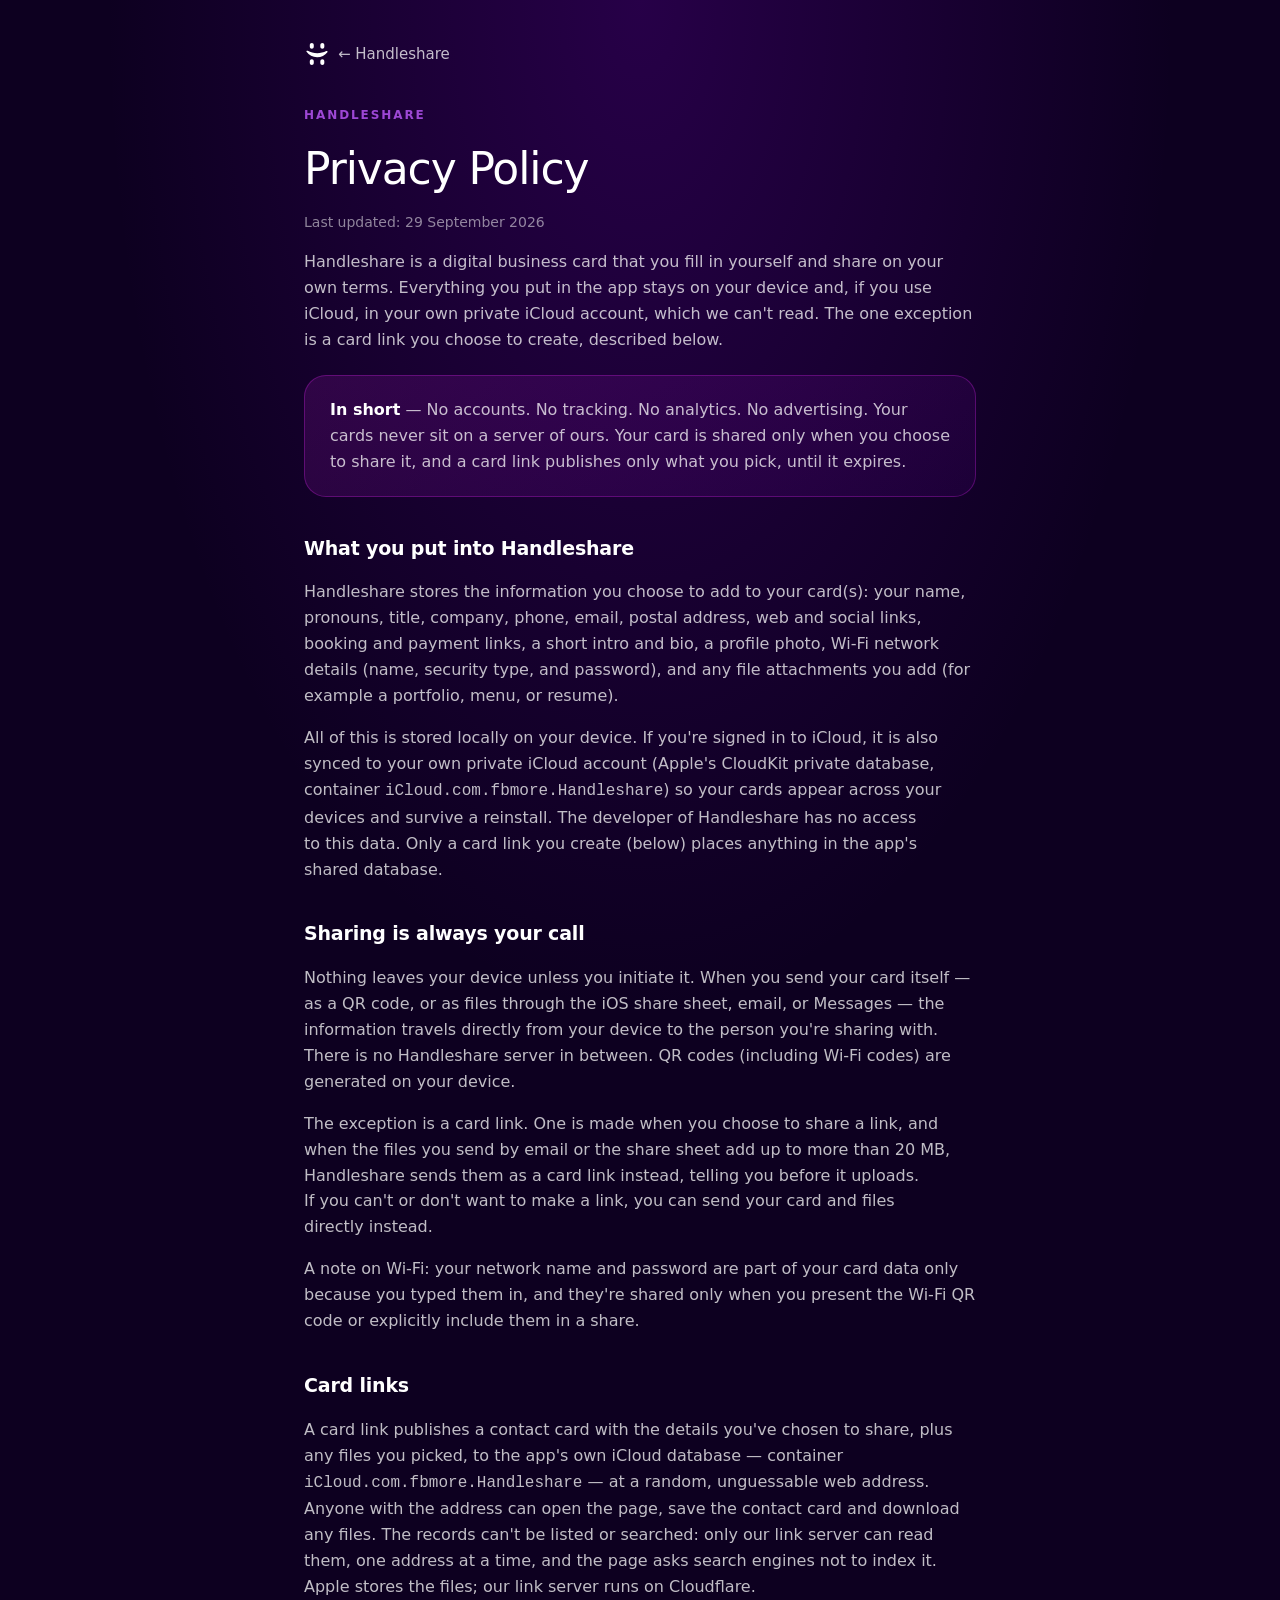
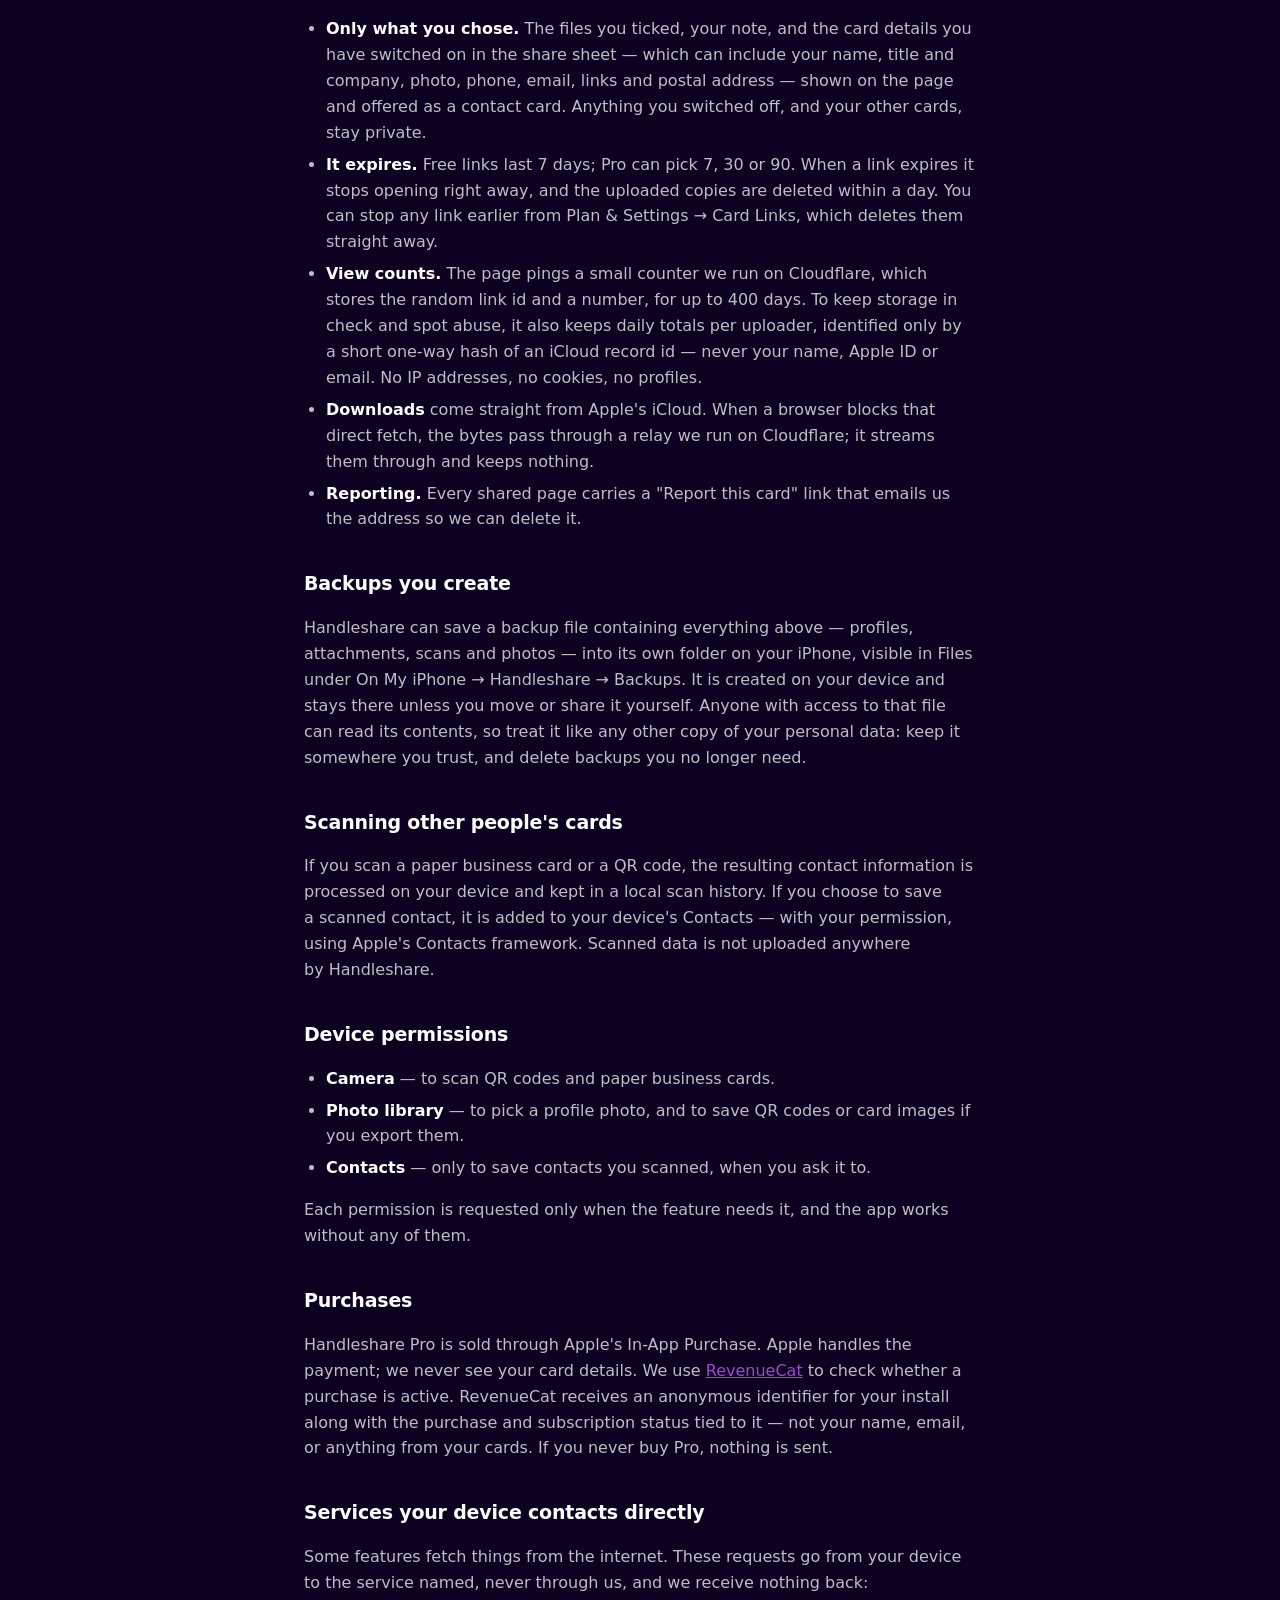
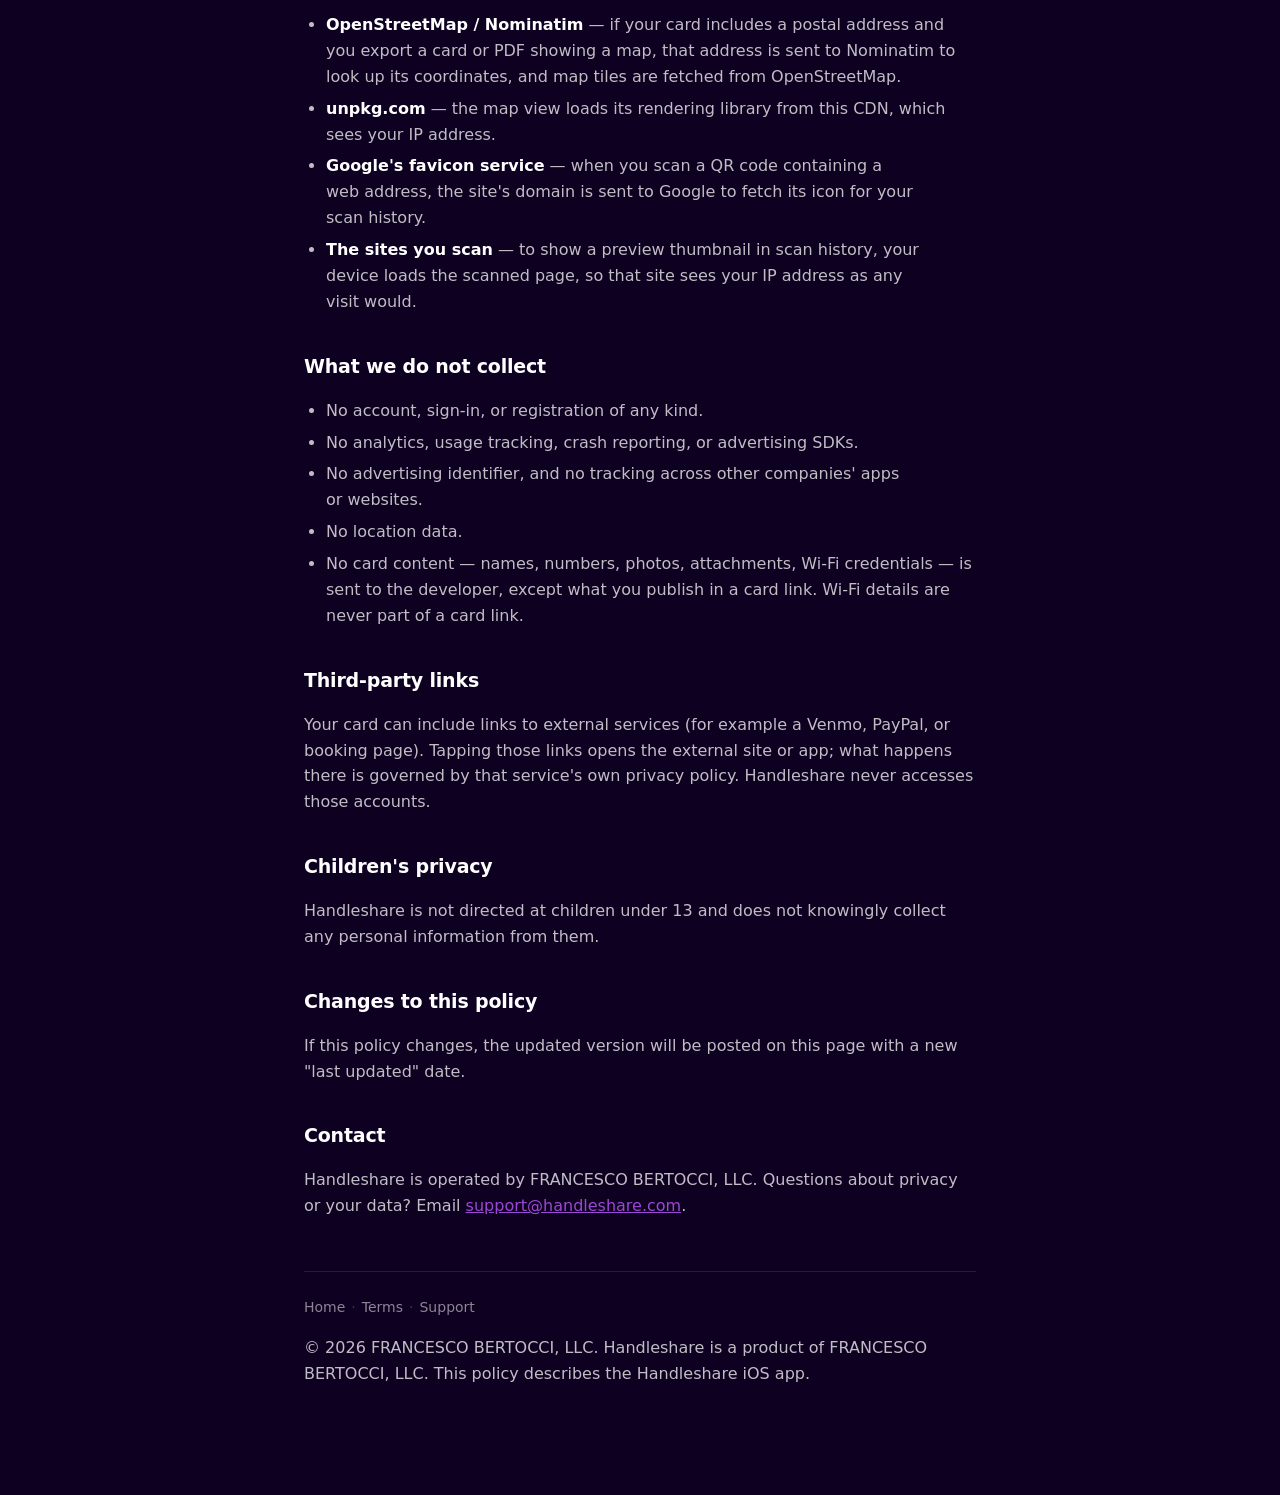
==== privacy.html @ 0df08f94 "Privacy, terms, support: card links may carry no files and come from Share link Worded so they hold " ====
<!DOCTYPE html>
<html lang="en">
<head>
<meta charset="UTF-8">
<meta name="viewport" content="width=device-width, initial-scale=1.0">
<title>Handleshare — Privacy Policy</title>
<meta name="description" content="Handleshare's privacy policy: no accounts, no tracking, no analytics, no servers of ours. Your card stays on your device and in your own private iCloud.">
<link rel="icon" type="image/png" href="logo.png">
<link rel="apple-touch-icon" href="apple-touch-icon.png">
<link rel="stylesheet" href="page.css">
</head>
<a class="skip" href="#main">Skip to content</a>
<div class="wrap">
  <nav><a href="index.html"><span class="logo-lottie" aria-hidden="true"><img src="logo.png" alt=""></span>← Handleshare</a></nav>

  <main id="main">
    <p class="kicker">Handleshare</p>
    <h1>Privacy Policy</h1>
    <p class="updated">Last updated: 29 September 2026</p>

    <p>Handleshare is a digital business card that you fill in yourself and share on your own terms. Everything you put in the app stays on your device and, if you use iCloud, in your own private iCloud account, which we can't read. The one exception is a card link you choose to create, described below.</p>

    <div class="card accent">
      <p><strong>In short</strong> — No accounts. No tracking. No analytics. No advertising. Your cards never sit on a server of ours. Your card is shared only when you choose to share it, and a card link publishes only what you pick, until it expires.</p>
    </div>

    <h2>What you put into Handleshare</h2>
    <p>Handleshare stores the information you choose to add to your card(s): your name, pronouns, title, company, phone, email, postal address, web and social links, booking and payment links, a short intro and bio, a profile photo, Wi-Fi network details (name, security type, and password), and any file attachments you add (for example a portfolio, menu, or resume).</p>
    <p>All of this is stored locally on your device. If you're signed in to iCloud, it is also synced to your own private iCloud account (Apple's CloudKit private database, container <code>iCloud.com.fbmore.Handleshare</code>) so your cards appear across your devices and survive a reinstall. The developer of Handleshare has no access to this data. Only a card link you create (below) places anything in the app's shared database.</p>

    <h2>Sharing is always your call</h2>
    <p>Nothing leaves your device unless you initiate it. When you send your card itself — as a QR code, or as files through the iOS share sheet, email, or Messages — the information travels directly from your device to the person you're sharing with. There is no Handleshare server in between. QR codes (including Wi-Fi codes) are generated on your device.</p>
    <p>The exception is a card link. One is made when you choose to share a link, and when the files you send by email or the share sheet add up to more than 20&nbsp;MB, Handleshare sends them as a card link instead, telling you before it uploads. If you can't or don't want to make a link, you can send your card and files directly instead.</p>
    <p>A note on Wi-Fi: your network name and password are part of your card data only because you typed them in, and they're shared only when you present the Wi-Fi QR code or explicitly include them in a share.</p>

    <h2>Card links</h2>
    <p>A card link publishes a contact card with the details you've chosen to share, plus any files you picked, to the app's own iCloud database — container <code>iCloud.com.fbmore.Handleshare</code> — at a random, unguessable web address. Anyone with the address can open the page, save the contact card and download any files. The records can't be listed or searched: only our link server can read them, one address at a time, and the page asks search engines not to index it. Apple stores the files; our link server runs on Cloudflare.</p>
    <ul>
      <li><strong>Only what you chose.</strong> The files you ticked, your note, and the card details you have switched on in the share sheet — which can include your name, title and company, photo, phone, email, links and postal address — shown on the page and offered as a contact card. Anything you switched off, and your other cards, stay private.</li>
      <li><strong>It expires.</strong> Free links last 7 days; Pro can pick 7, 30 or 90. When a link expires it stops opening right away, and the uploaded copies are deleted within a day. You can stop any link earlier from Plan &amp; Settings → Card Links, which deletes them straight away.</li>
      <li><strong>View counts.</strong> The page pings a small counter we run on Cloudflare, which stores the random link id and a number, for up to 400 days. To keep storage in check and spot abuse, it also keeps daily totals per uploader, identified only by a short one-way hash of an iCloud record id — never your name, Apple ID or email. No IP addresses, no cookies, no profiles.</li>
      <li><strong>Downloads</strong> come straight from Apple's iCloud. When a browser blocks that direct fetch, the bytes pass through a relay we run on Cloudflare; it streams them through and keeps nothing.</li>
      <li><strong>Reporting.</strong> Every shared page carries a "Report this card" link that emails us the address so we can delete it.</li>
    </ul>

    <h2>Backups you create</h2>
    <p>Handleshare can save a backup file containing everything above — profiles, attachments, scans and photos — into its own folder on your iPhone, visible in Files under On My iPhone → Handleshare → Backups. It is created on your device and stays there unless you move or share it yourself. Anyone with access to that file can read its contents, so treat it like any other copy of your personal data: keep it somewhere you trust, and delete backups you no longer need.</p>

    <h2>Scanning other people's cards</h2>
    <p>If you scan a paper business card or a QR code, the resulting contact information is processed on your device and kept in a local scan history. If you choose to save a scanned contact, it is added to your device's Contacts — with your permission, using Apple's Contacts framework. Scanned data is not uploaded anywhere by Handleshare.</p>

    <h2>Device permissions</h2>
    <ul>
      <li><strong>Camera</strong> — to scan QR codes and paper business cards.</li>
      <li><strong>Photo library</strong> — to pick a profile photo, and to save QR codes or card images if you export them.</li>
      <li><strong>Contacts</strong> — only to save contacts you scanned, when you ask it to.</li>
    </ul>
    <p>Each permission is requested only when the feature needs it, and the app works without any of them.</p>

    <h2>Purchases</h2>
    <p>Handleshare Pro is sold through Apple's In-App Purchase. Apple handles the payment; we never see your card details. We use <a href="https://www.revenuecat.com/privacy/">RevenueCat</a> to check whether a purchase is active. RevenueCat receives an anonymous identifier for your install along with the purchase and subscription status tied to it — not your name, email, or anything from your cards. If you never buy Pro, nothing is sent.</p>

    <h2>Services your device contacts directly</h2>
    <p>Some features fetch things from the internet. These requests go from your device to the service named, never through us, and we receive nothing back:</p>
    <ul>
      <li><strong>OpenStreetMap / Nominatim</strong> — if your card includes a postal address and you export a card or PDF showing a map, that address is sent to Nominatim to look up its coordinates, and map tiles are fetched from OpenStreetMap.</li>
      <li><strong>unpkg.com</strong> — the map view loads its rendering library from this CDN, which sees your IP address.</li>
      <li><strong>Google's favicon service</strong> — when you scan a QR code containing a web address, the site's domain is sent to Google to fetch its icon for your scan history.</li>
      <li><strong>The sites you scan</strong> — to show a preview thumbnail in scan history, your device loads the scanned page, so that site sees your IP address as any visit would.</li>
    </ul>

    <h2>What we do not collect</h2>
    <ul>
      <li>No account, sign-in, or registration of any kind.</li>
      <li>No analytics, usage tracking, crash reporting, or advertising SDKs.</li>
      <li>No advertising identifier, and no tracking across other companies' apps or websites.</li>
      <li>No location data.</li>
      <li>No card content — names, numbers, photos, attachments, Wi-Fi credentials — is sent to the developer, except what you publish in a card link. Wi-Fi details are never part of a card link.</li>
    </ul>

    <h2>Third-party links</h2>
    <p>Your card can include links to external services (for example a Venmo, PayPal, or booking page). Tapping those links opens the external site or app; what happens there is governed by that service's own privacy policy. Handleshare never accesses those accounts.</p>

    <h2>Children's privacy</h2>
    <p>Handleshare is not directed at children under 13 and does not knowingly collect any personal information from them.</p>

    <h2>Changes to this policy</h2>
    <p>If this policy changes, the updated version will be posted on this page with a new "last updated" date.</p>

    <h2>Contact</h2>
    <p>Handleshare is operated by FRANCESCO BERTOCCI, LLC. Questions about privacy or your data? Email <a href="mailto:support@handleshare.com">support@handleshare.com</a>.</p>
  </main>

  <footer>
    <a href="index.html">Home</a><span class="fsep">·</span><a href="terms.html">Terms</a><span class="fsep">·</span><a href="support.html">Support</a>
    <p>© 2026 FRANCESCO BERTOCCI, LLC. Handleshare is a product of FRANCESCO BERTOCCI, LLC. This policy describes the Handleshare iOS app.</p>
  </footer>
</div>
<script src="lottie_light.min.js" defer></script>
<script src="logo.js" defer></script>
</html>
---- page.css ----
/* Shared styling for Handleshare subpages (privacy, terms, support).
   Mirrors the tokens in index.html so the whole site reads as one system. */
:root{
  --ink:#ffffff;
  --muted:rgba(255,255,255,.52);
  --muted2:rgba(255,255,255,.74);
  --canvas:#0d0020;
  --violet:#7100BA;
  --magenta:#C21FD4;
  --glow:#9D47D5;
  --surface:rgba(255,255,255,.055);
  --surface2:rgba(255,255,255,.09);
  --line:rgba(255,255,255,.1);
  --ease:cubic-bezier(0.2,0,0,1);
}
*{box-sizing:border-box}
body{
  margin:0;background:var(--canvas);color:var(--ink);
  font-family:ui-rounded,"SF Pro Rounded",-apple-system,system-ui,"Segoe UI",Roboto,sans-serif;
  line-height:1.62;-webkit-font-smoothing:antialiased;-moz-osx-font-smoothing:grayscale;
  background-image:radial-gradient(58% 30% at 50% 0%,rgba(113,0,186,.26),transparent 72%);
  background-repeat:no-repeat;
}
a{color:var(--glow)}
img{max-width:100%}
:focus-visible{outline:2px solid var(--glow);outline-offset:3px;border-radius:6px}

.skip{position:absolute;left:-9999px;top:0;z-index:100;background:#fff;color:#000;
  padding:12px 20px;border-radius:0 0 14px 0;font-weight:600}
.skip:focus{left:0}

.wrap{max-width:720px;margin:0 auto;padding:32px 24px 96px}

nav{font-size:15px}
nav a{color:var(--muted2);text-decoration:none;display:inline-flex;align-items:center;gap:8px;
  min-height:44px;padding:0 12px 0 0;border-radius:12px;
  transition-property:color;transition-duration:150ms;transition-timing-function:var(--ease)}
nav a:hover{color:var(--ink)}
nav img{width:26px;height:26px;border-radius:7px;outline:1px solid oklch(1 0 0 / 0.1);outline-offset:-1px}
.logo-lottie{flex:none;display:inline-block;width:26px;height:26px;position:relative}
.logo-lottie img{position:absolute;inset:0}
.logo-lottie svg{display:block}

.kicker{font-size:12px;letter-spacing:.16em;text-transform:uppercase;color:var(--glow);
  font-weight:600;margin:30px 0 0}
h1{font-size:clamp(32px,6vw,44px);font-weight:300;letter-spacing:-.025em;margin:8px 0 6px;
  text-wrap:balance}
.updated{color:var(--muted);font-size:14px;margin:0 0 8px}
h2{font-size:19px;font-weight:600;margin:36px 0 6px;letter-spacing:-.01em;text-wrap:balance}
p,li{font-size:16px;color:var(--muted2);font-weight:300;text-wrap:pretty}
ol,ul{padding-left:22px}
li{margin:6px 0}
strong{color:var(--ink);font-weight:600}

.card{background:var(--surface);border-radius:22px;padding:22px 26px;margin-top:22px;
  box-shadow:inset 0 0 0 1px var(--line),0 1px 3px rgba(0,0,0,.3)}
.card p:first-child{margin-top:0}
.card p:last-child{margin-bottom:0}
.card.accent{background:linear-gradient(150deg,rgba(194,31,212,.16),rgba(113,0,186,.1));
  box-shadow:inset 0 0 0 1px rgba(194,31,212,.34)}

hr{border:none;border-top:1px solid var(--line);margin:44px 0}

footer{margin-top:52px;padding-top:24px;border-top:1px solid var(--line);
  font-size:14px;color:var(--muted)}
footer a{color:var(--muted);text-decoration:none;
  transition-property:color;transition-duration:150ms;transition-timing-function:var(--ease)}
footer a:hover{color:var(--ink)}
.fsep{opacity:.4;margin:0 6px}

@media (prefers-reduced-motion:reduce){
  *,*::before,*::after{animation-duration:.001ms!important;animation-iteration-count:1!important;
    transition-duration:.001ms!important}
}
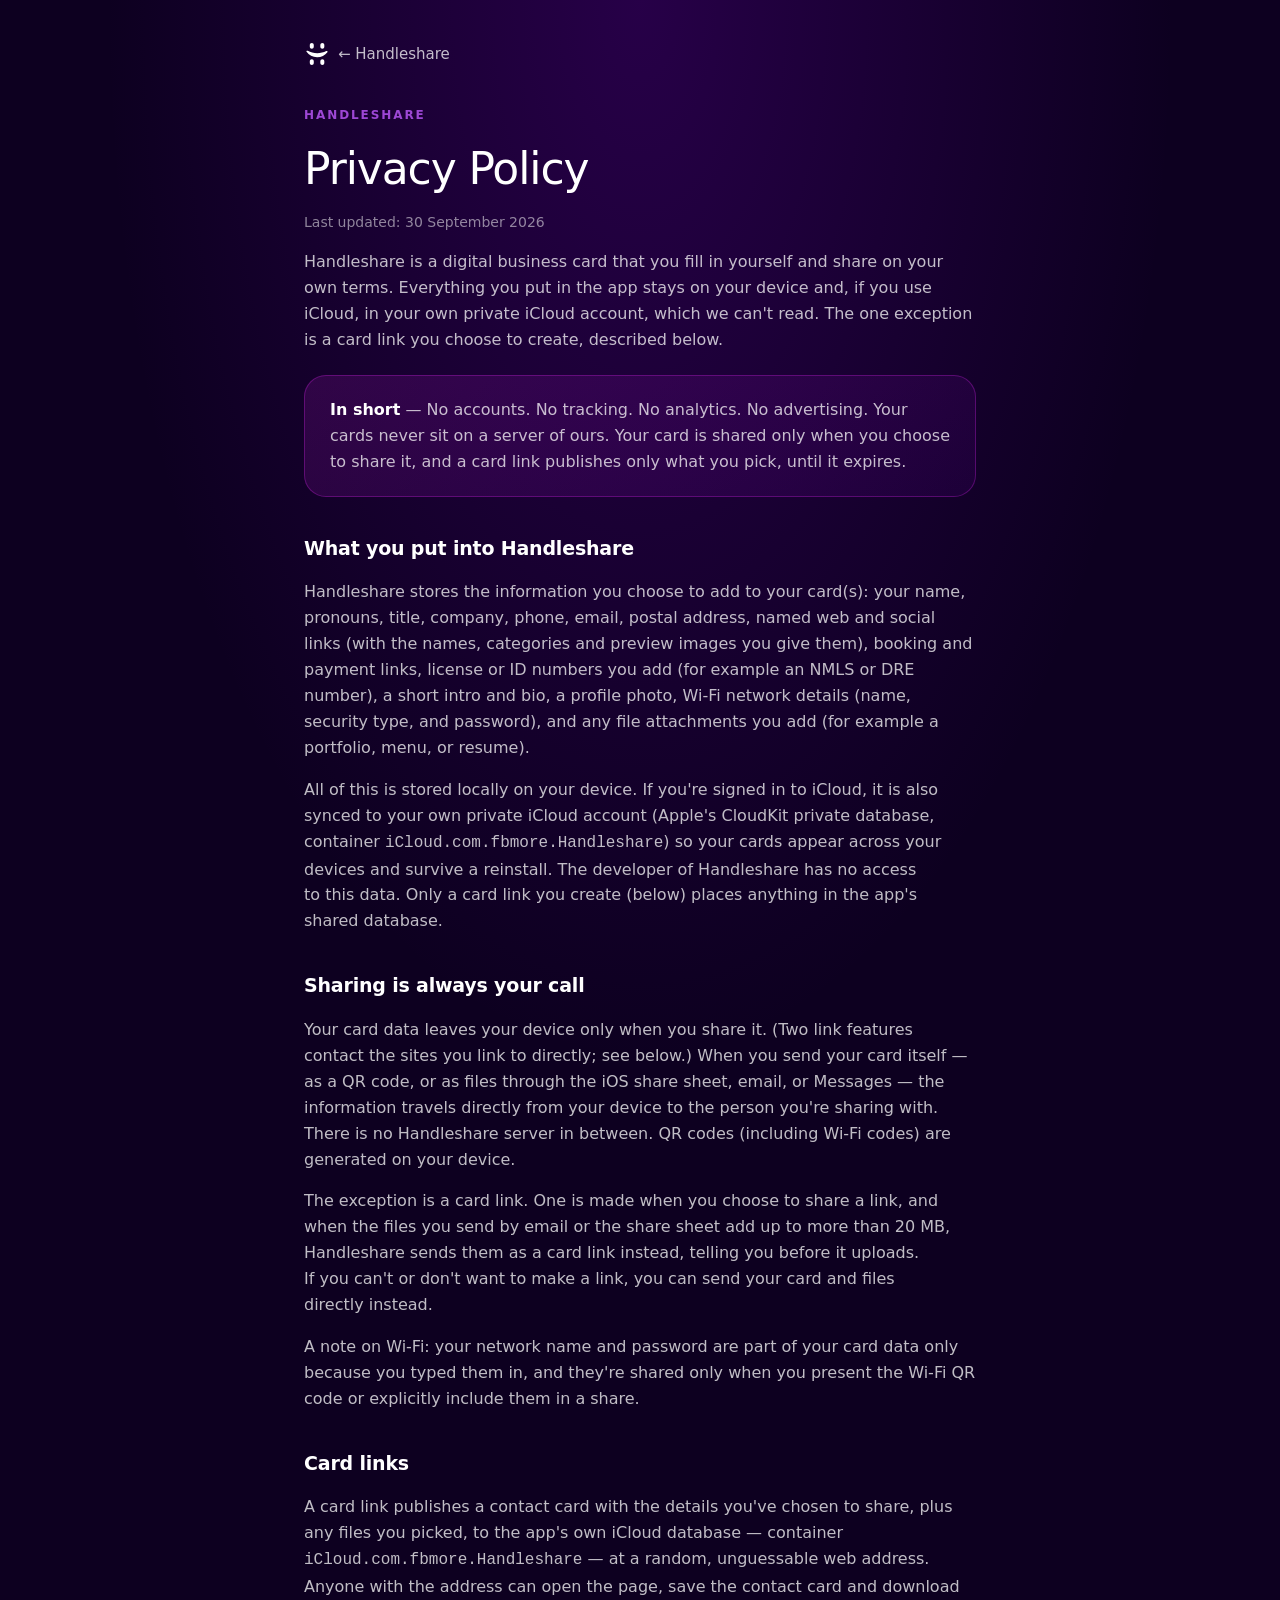
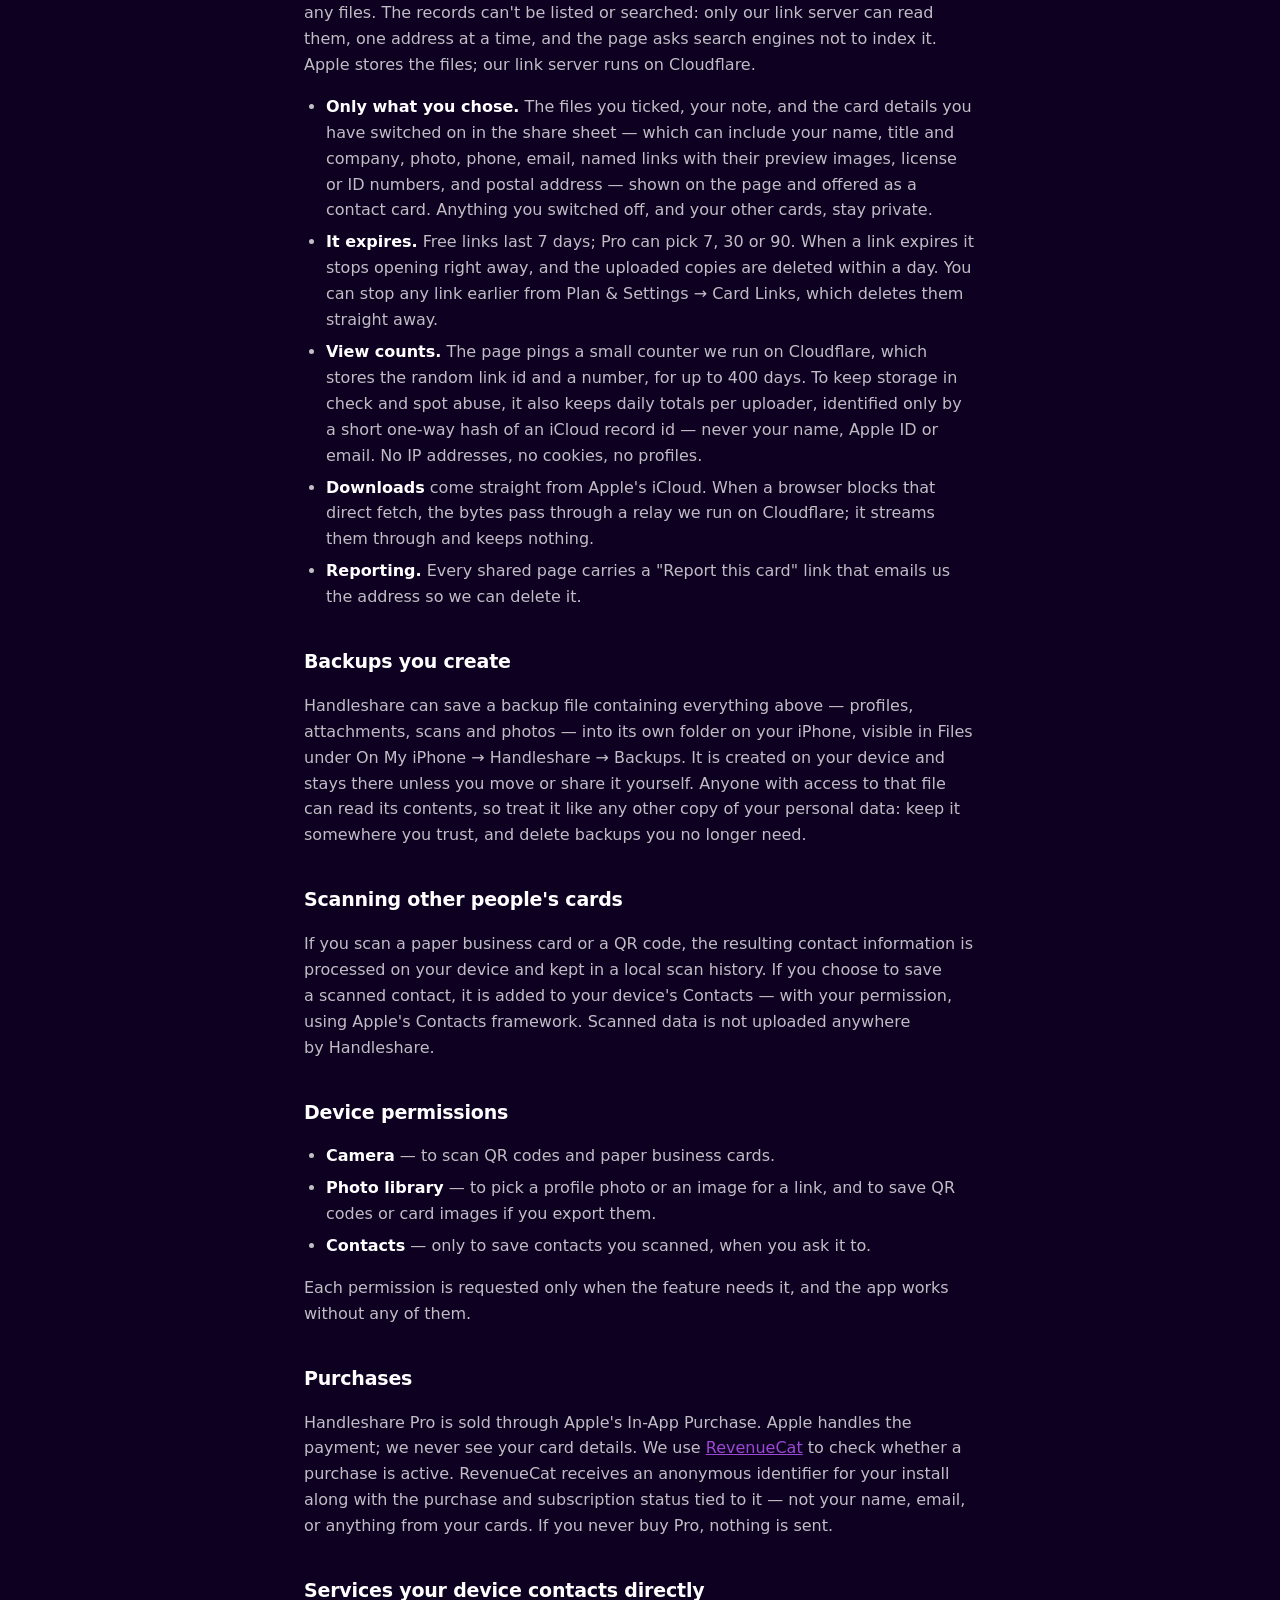
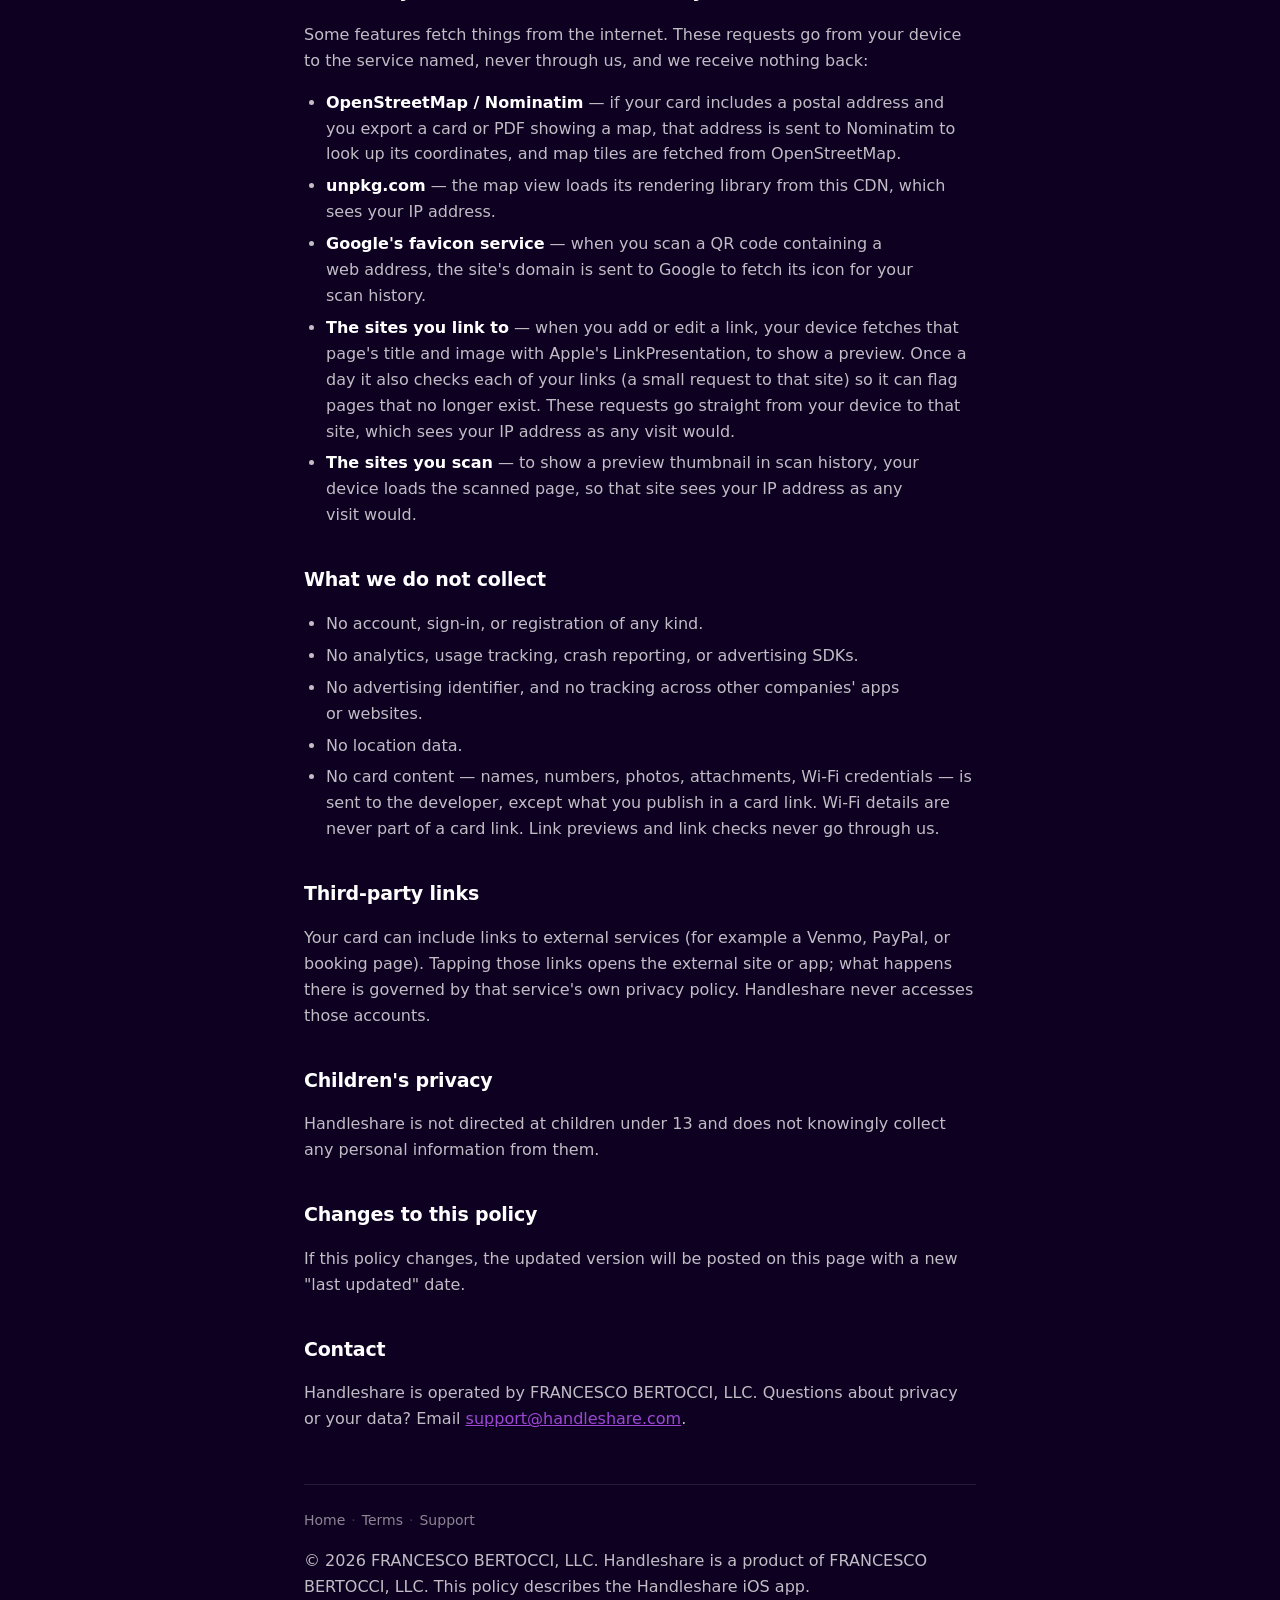
==== commit 1a4f8b2b: "Privacy and terms for 3.2: named links, link previews and checks, credentials Privacy: what's stored" ====
--- a/privacy.html
+++ b/privacy.html
@@ -4,6 +4,8 @@
 <meta charset="UTF-8">
 <meta name="viewport" content="width=device-width, initial-scale=1.0">
 <title>Handleshare — Privacy Policy</title>
+<link rel="canonical" href="https://handleshare.com/privacy.html">
+<meta name="apple-itunes-app" content="app-id=581295018">
 <meta name="description" content="Handleshare's privacy policy: no accounts, no tracking, no analytics, no servers of ours. Your card stays on your device and in your own private iCloud.">
 <link rel="icon" type="image/png" href="logo.png">
 <link rel="apple-touch-icon" href="apple-touch-icon.png">
@@ -16,7 +18,7 @@
   <main id="main">
     <p class="kicker">Handleshare</p>
     <h1>Privacy Policy</h1>
-    <p class="updated">Last updated: 29 September 2026</p>
+    <p class="updated">Last updated: 30 September 2026</p>
 
     <p>Handleshare is a digital business card that you fill in yourself and share on your own terms. Everything you put in the app stays on your device and, if you use iCloud, in your own private iCloud account, which we can't read. The one exception is a card link you choose to create, described below.</p>
 
@@ -25,18 +27,18 @@
     </div>
 
     <h2>What you put into Handleshare</h2>
-    <p>Handleshare stores the information you choose to add to your card(s): your name, pronouns, title, company, phone, email, postal address, web and social links, booking and payment links, a short intro and bio, a profile photo, Wi-Fi network details (name, security type, and password), and any file attachments you add (for example a portfolio, menu, or resume).</p>
+    <p>Handleshare stores the information you choose to add to your card(s): your name, pronouns, title, company, phone, email, postal address, named web and social links (with the names, categories and preview images you give them), booking and payment links, license or ID numbers you add (for example an NMLS or DRE number), a short intro and bio, a profile photo, Wi-Fi network details (name, security type, and password), and any file attachments you add (for example a portfolio, menu, or resume).</p>
     <p>All of this is stored locally on your device. If you're signed in to iCloud, it is also synced to your own private iCloud account (Apple's CloudKit private database, container <code>iCloud.com.fbmore.Handleshare</code>) so your cards appear across your devices and survive a reinstall. The developer of Handleshare has no access to this data. Only a card link you create (below) places anything in the app's shared database.</p>
 
     <h2>Sharing is always your call</h2>
-    <p>Nothing leaves your device unless you initiate it. When you send your card itself — as a QR code, or as files through the iOS share sheet, email, or Messages — the information travels directly from your device to the person you're sharing with. There is no Handleshare server in between. QR codes (including Wi-Fi codes) are generated on your device.</p>
+    <p>Your card data leaves your device only when you share it. (Two link features contact the sites you link to directly; see below.) When you send your card itself — as a QR code, or as files through the iOS share sheet, email, or Messages — the information travels directly from your device to the person you're sharing with. There is no Handleshare server in between. QR codes (including Wi-Fi codes) are generated on your device.</p>
     <p>The exception is a card link. One is made when you choose to share a link, and when the files you send by email or the share sheet add up to more than 20&nbsp;MB, Handleshare sends them as a card link instead, telling you before it uploads. If you can't or don't want to make a link, you can send your card and files directly instead.</p>
     <p>A note on Wi-Fi: your network name and password are part of your card data only because you typed them in, and they're shared only when you present the Wi-Fi QR code or explicitly include them in a share.</p>
 
     <h2>Card links</h2>
     <p>A card link publishes a contact card with the details you've chosen to share, plus any files you picked, to the app's own iCloud database — container <code>iCloud.com.fbmore.Handleshare</code> — at a random, unguessable web address. Anyone with the address can open the page, save the contact card and download any files. The records can't be listed or searched: only our link server can read them, one address at a time, and the page asks search engines not to index it. Apple stores the files; our link server runs on Cloudflare.</p>
     <ul>
-      <li><strong>Only what you chose.</strong> The files you ticked, your note, and the card details you have switched on in the share sheet — which can include your name, title and company, photo, phone, email, links and postal address — shown on the page and offered as a contact card. Anything you switched off, and your other cards, stay private.</li>
+      <li><strong>Only what you chose.</strong> The files you ticked, your note, and the card details you have switched on in the share sheet — which can include your name, title and company, photo, phone, email, named links with their preview images, license or ID numbers, and postal address — shown on the page and offered as a contact card. Anything you switched off, and your other cards, stay private.</li>
       <li><strong>It expires.</strong> Free links last 7 days; Pro can pick 7, 30 or 90. When a link expires it stops opening right away, and the uploaded copies are deleted within a day. You can stop any link earlier from Plan &amp; Settings → Card Links, which deletes them straight away.</li>
       <li><strong>View counts.</strong> The page pings a small counter we run on Cloudflare, which stores the random link id and a number, for up to 400 days. To keep storage in check and spot abuse, it also keeps daily totals per uploader, identified only by a short one-way hash of an iCloud record id — never your name, Apple ID or email. No IP addresses, no cookies, no profiles.</li>
       <li><strong>Downloads</strong> come straight from Apple's iCloud. When a browser blocks that direct fetch, the bytes pass through a relay we run on Cloudflare; it streams them through and keeps nothing.</li>
@@ -52,7 +54,7 @@
     <h2>Device permissions</h2>
     <ul>
       <li><strong>Camera</strong> — to scan QR codes and paper business cards.</li>
-      <li><strong>Photo library</strong> — to pick a profile photo, and to save QR codes or card images if you export them.</li>
+      <li><strong>Photo library</strong> — to pick a profile photo or an image for a link, and to save QR codes or card images if you export them.</li>
       <li><strong>Contacts</strong> — only to save contacts you scanned, when you ask it to.</li>
     </ul>
     <p>Each permission is requested only when the feature needs it, and the app works without any of them.</p>
@@ -66,6 +68,7 @@
       <li><strong>OpenStreetMap / Nominatim</strong> — if your card includes a postal address and you export a card or PDF showing a map, that address is sent to Nominatim to look up its coordinates, and map tiles are fetched from OpenStreetMap.</li>
       <li><strong>unpkg.com</strong> — the map view loads its rendering library from this CDN, which sees your IP address.</li>
       <li><strong>Google's favicon service</strong> — when you scan a QR code containing a web address, the site's domain is sent to Google to fetch its icon for your scan history.</li>
+      <li><strong>The sites you link to</strong> — when you add or edit a link, your device fetches that page's title and image with Apple's LinkPresentation, to show a preview. Once a day it also checks each of your links (a small request to that site) so it can flag pages that no longer exist. These requests go straight from your device to that site, which sees your IP address as any visit would.</li>
       <li><strong>The sites you scan</strong> — to show a preview thumbnail in scan history, your device loads the scanned page, so that site sees your IP address as any visit would.</li>
     </ul>
 
@@ -75,7 +78,7 @@
       <li>No analytics, usage tracking, crash reporting, or advertising SDKs.</li>
       <li>No advertising identifier, and no tracking across other companies' apps or websites.</li>
       <li>No location data.</li>
-      <li>No card content — names, numbers, photos, attachments, Wi-Fi credentials — is sent to the developer, except what you publish in a card link. Wi-Fi details are never part of a card link.</li>
+      <li>No card content — names, numbers, photos, attachments, Wi-Fi credentials — is sent to the developer, except what you publish in a card link. Wi-Fi details are never part of a card link. Link previews and link checks never go through us.</li>
     </ul>
 
     <h2>Third-party links</h2>
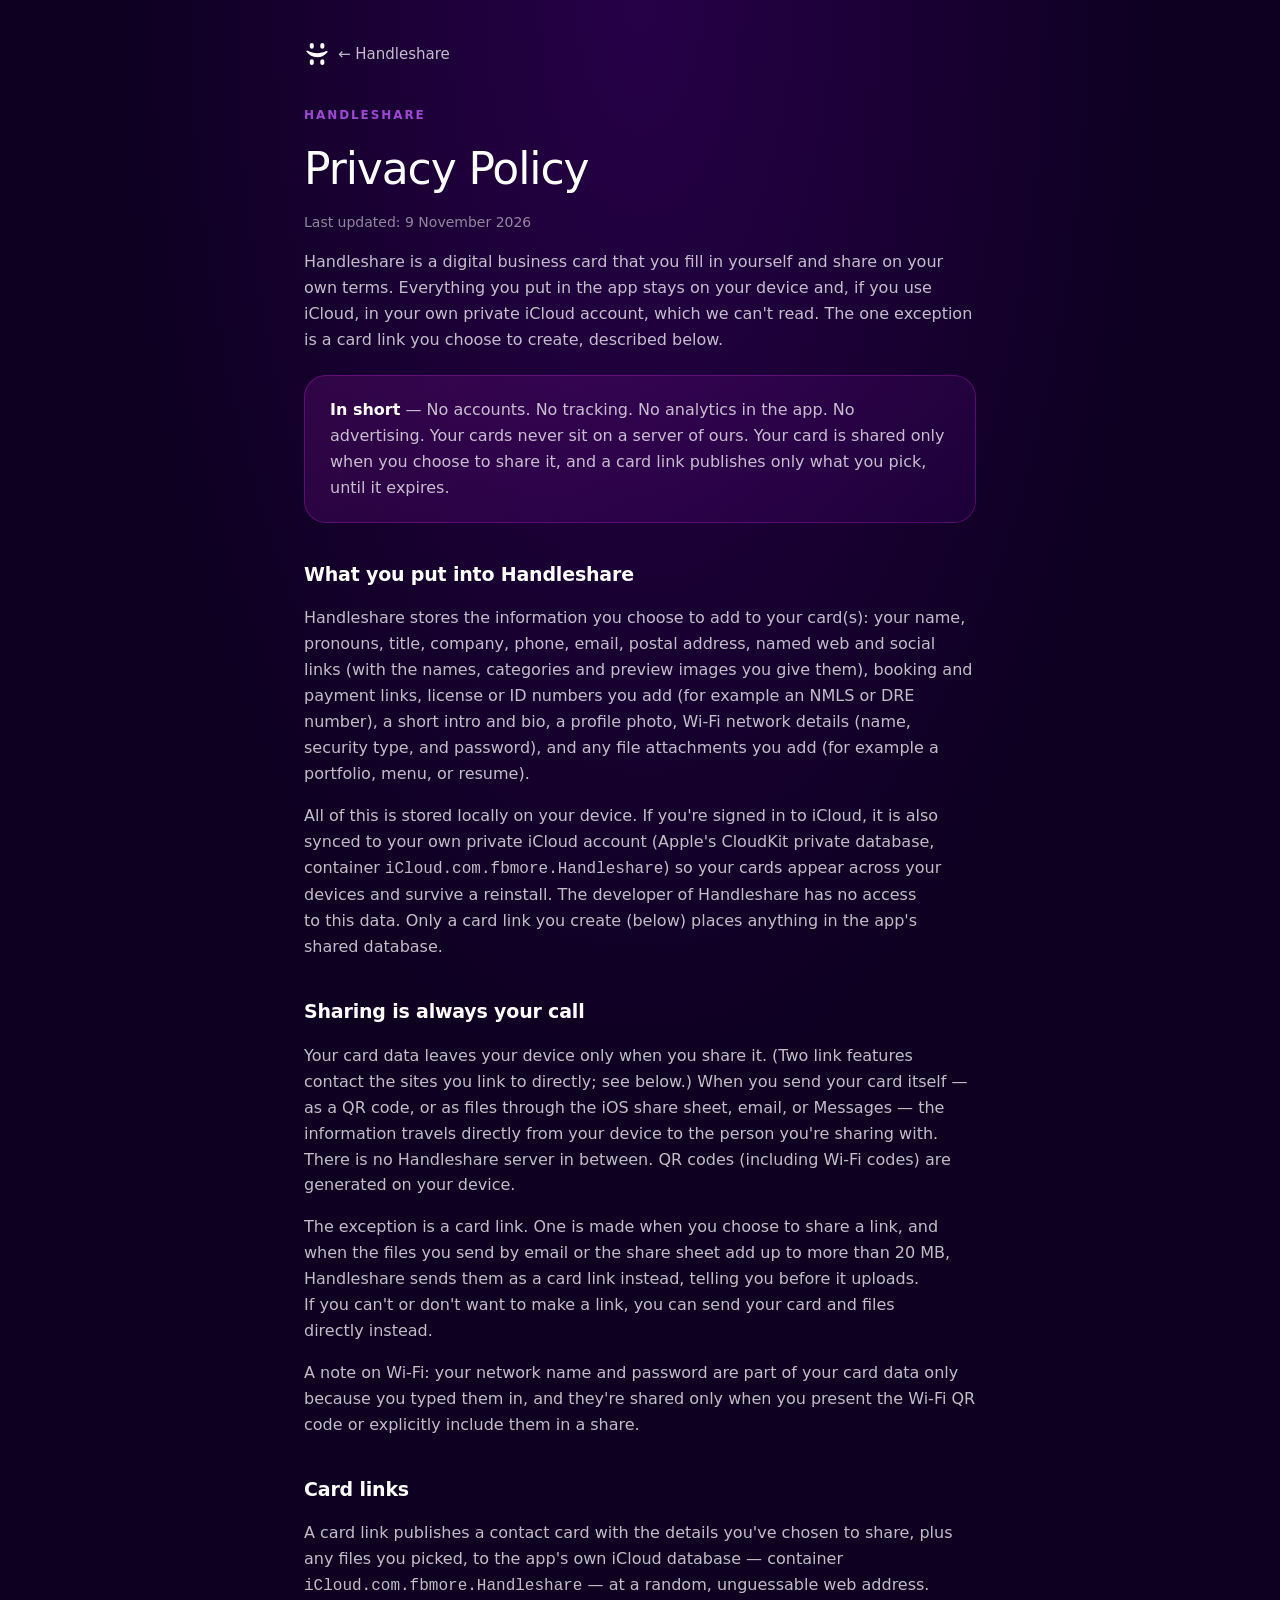
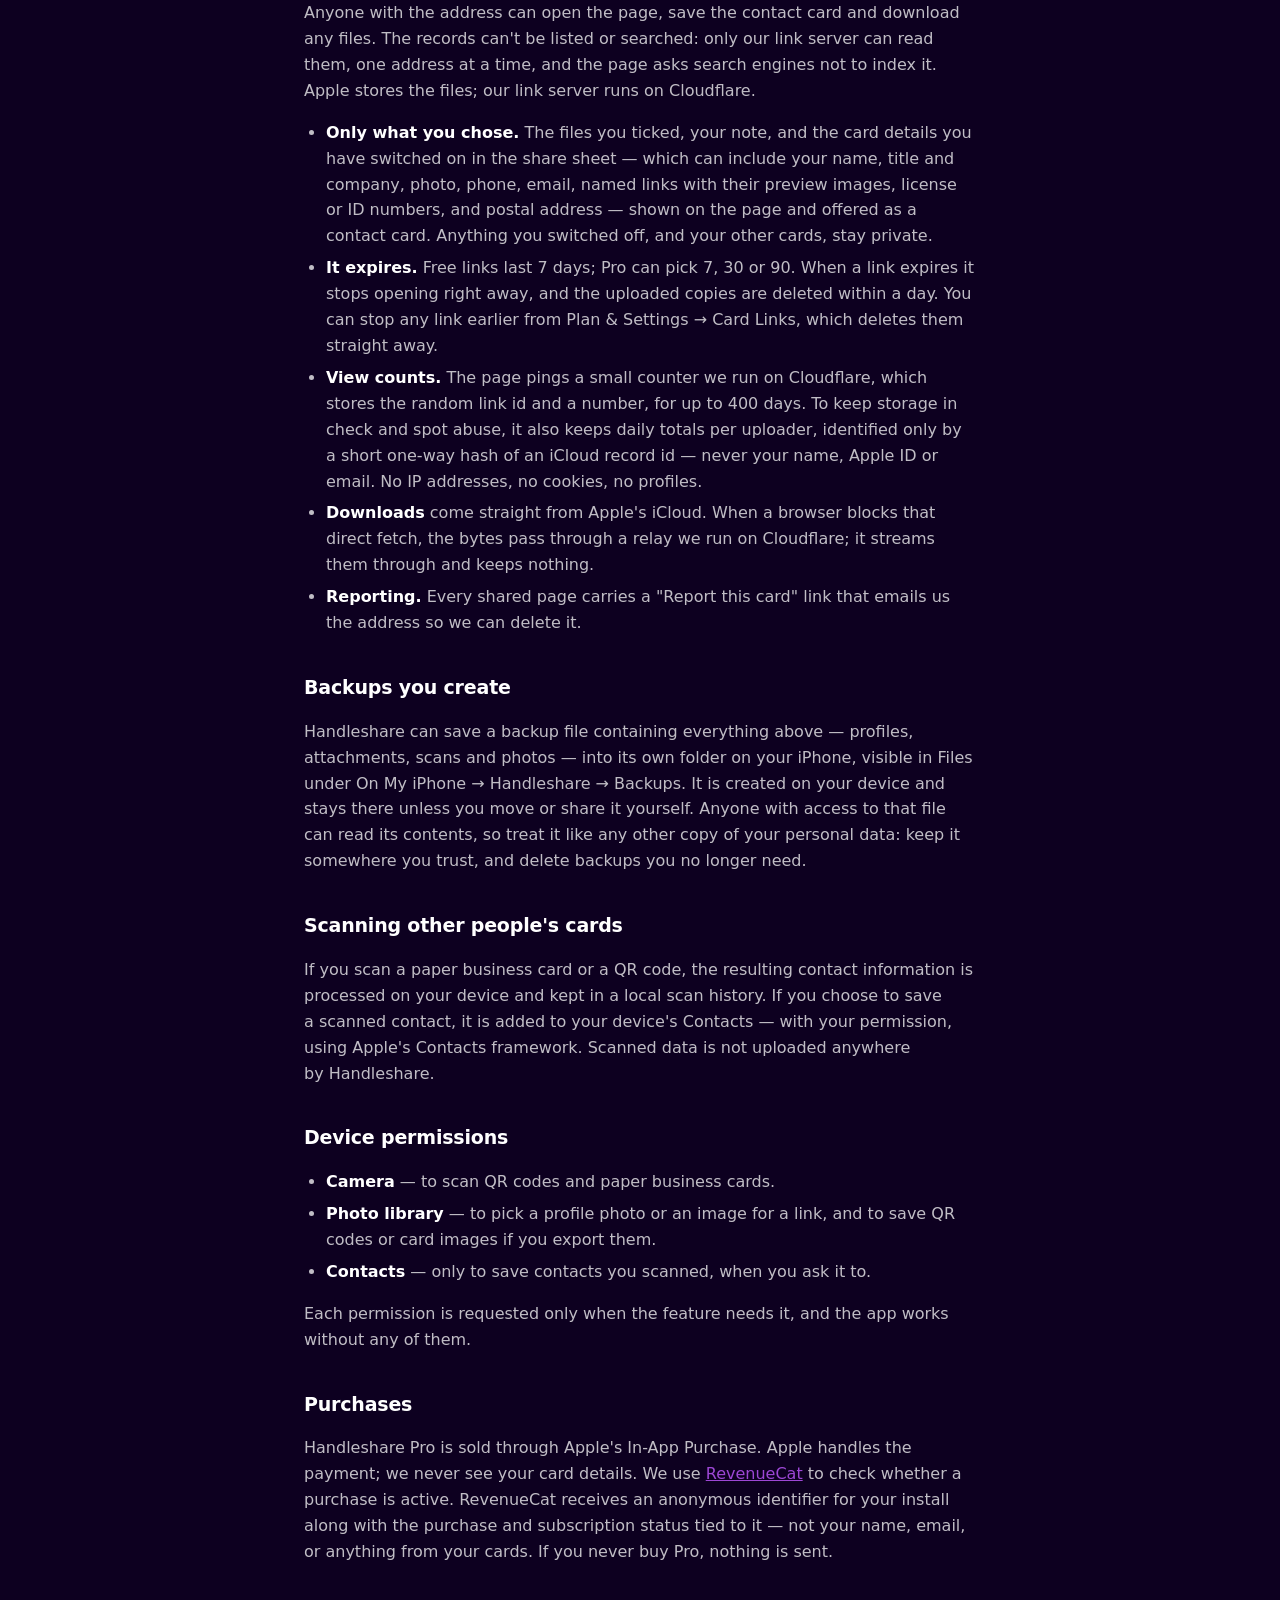
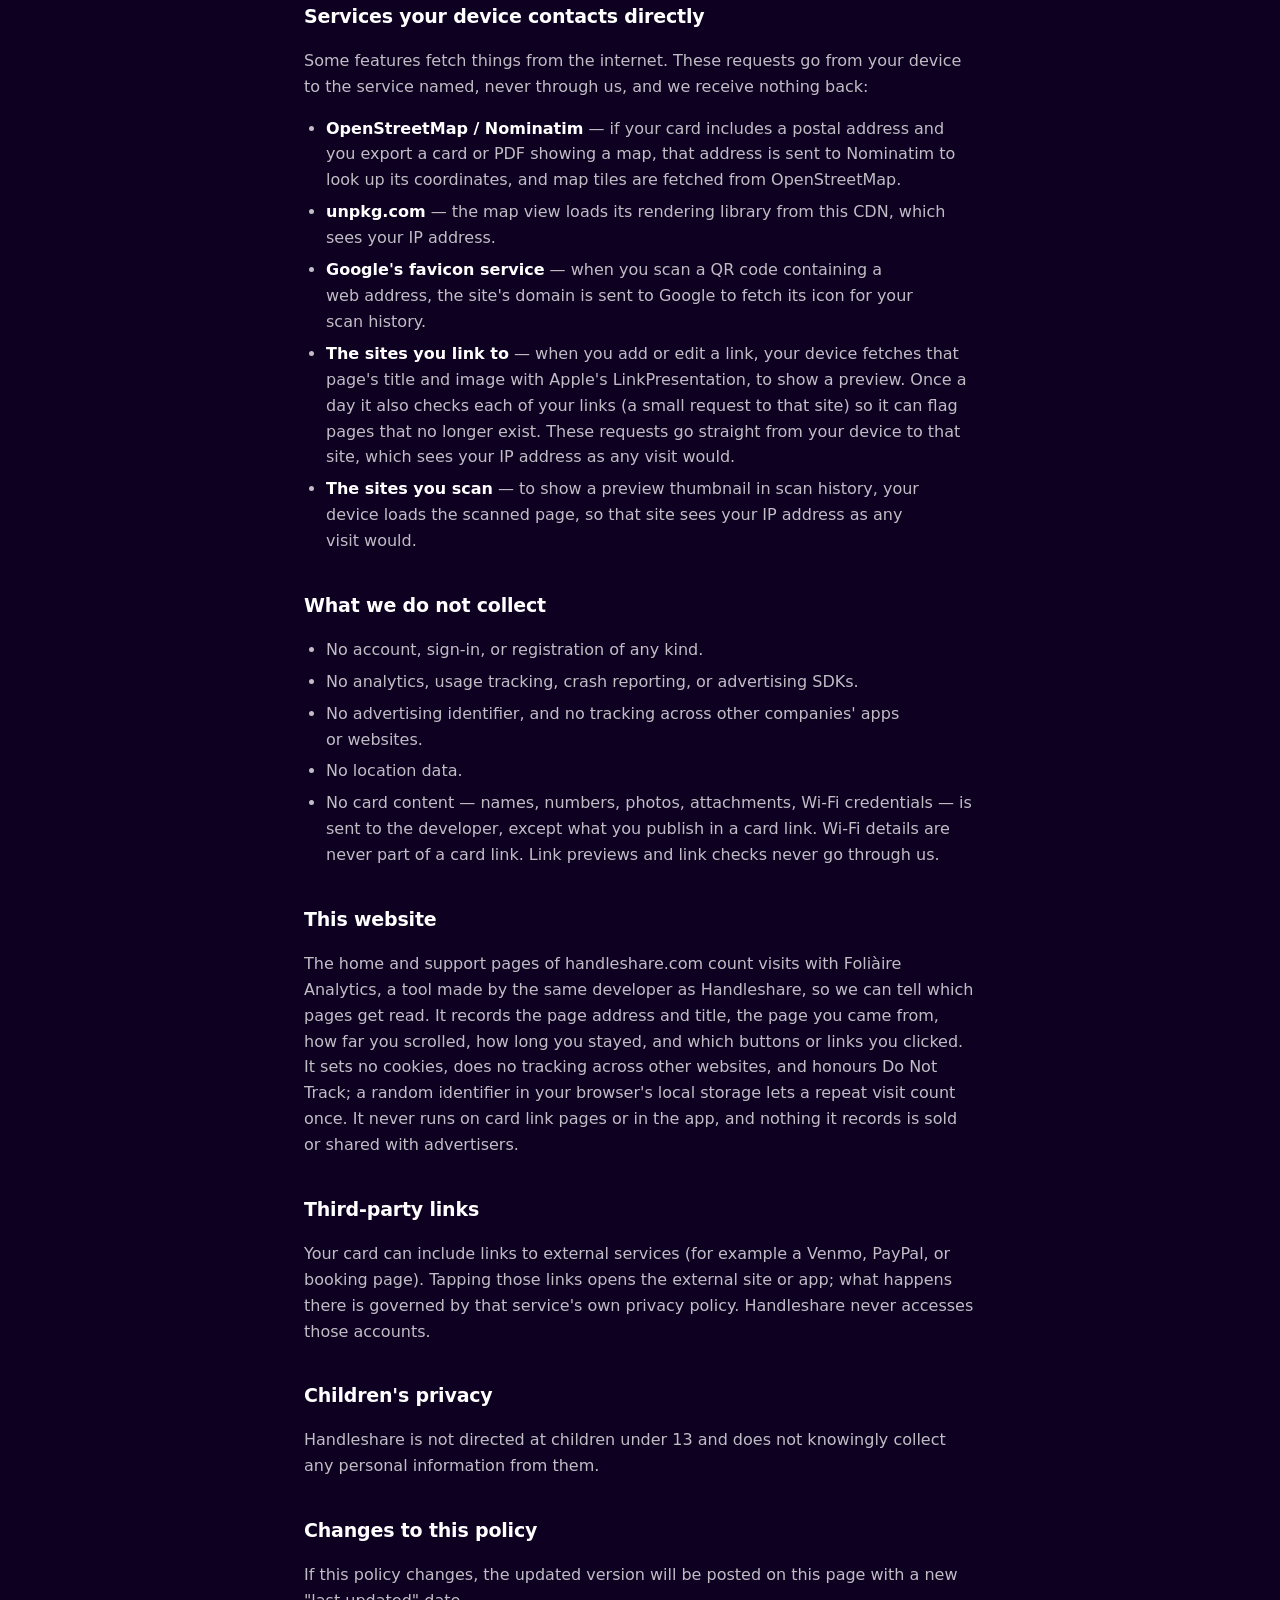
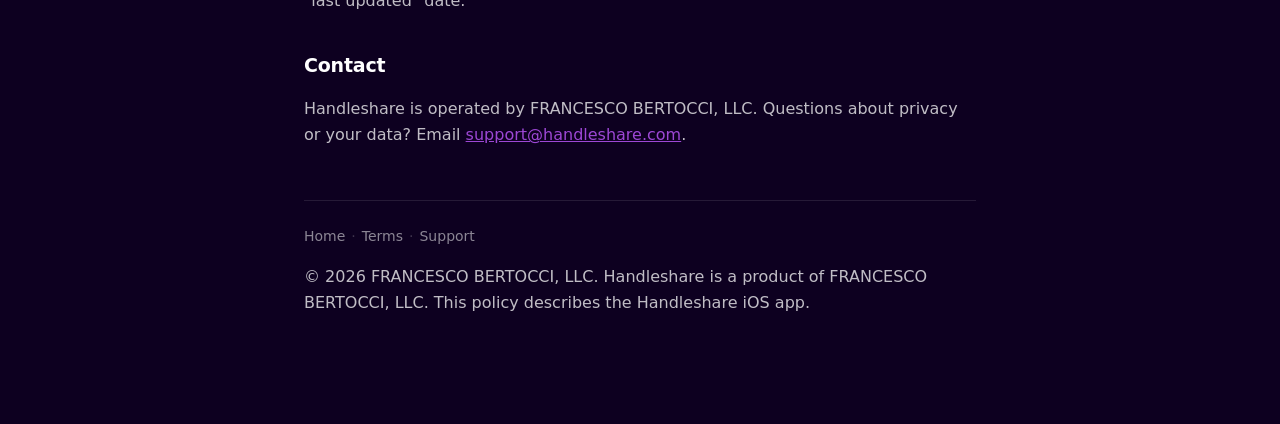
==== commit dd77a35e: "Foliàire Analytics on the home and support pages; privacy policy says so Site id ff3ea36f3c25e1f14fb" ====
--- a/privacy.html
+++ b/privacy.html
@@ -6,7 +6,7 @@
 <title>Handleshare — Privacy Policy</title>
 <link rel="canonical" href="https://handleshare.com/privacy.html">
 <meta name="apple-itunes-app" content="app-id=581295018">
-<meta name="description" content="Handleshare's privacy policy: no accounts, no tracking, no analytics, no servers of ours. Your card stays on your device and in your own private iCloud.">
+<meta name="description" content="Handleshare's privacy policy: no accounts, no tracking, no analytics in the app, no servers of ours. Your card stays on your device and in your own private iCloud.">
 <link rel="icon" type="image/png" href="logo.png">
 <link rel="apple-touch-icon" href="apple-touch-icon.png">
 <link rel="stylesheet" href="page.css">
@@ -18,12 +18,12 @@
   <main id="main">
     <p class="kicker">Handleshare</p>
     <h1>Privacy Policy</h1>
-    <p class="updated">Last updated: 30 September 2026</p>
+    <p class="updated">Last updated: 9 November 2026</p>
 
     <p>Handleshare is a digital business card that you fill in yourself and share on your own terms. Everything you put in the app stays on your device and, if you use iCloud, in your own private iCloud account, which we can't read. The one exception is a card link you choose to create, described below.</p>
 
     <div class="card accent">
-      <p><strong>In short</strong> — No accounts. No tracking. No analytics. No advertising. Your cards never sit on a server of ours. Your card is shared only when you choose to share it, and a card link publishes only what you pick, until it expires.</p>
+      <p><strong>In short</strong> — No accounts. No tracking. No analytics in the app. No advertising. Your cards never sit on a server of ours. Your card is shared only when you choose to share it, and a card link publishes only what you pick, until it expires.</p>
     </div>
 
     <h2>What you put into Handleshare</h2>
@@ -81,6 +81,9 @@
       <li>No card content — names, numbers, photos, attachments, Wi-Fi credentials — is sent to the developer, except what you publish in a card link. Wi-Fi details are never part of a card link. Link previews and link checks never go through us.</li>
     </ul>
 
+    <h2 id="website">This website</h2>
+    <p>The home and support pages of handleshare.com count visits with Foliàire Analytics, a tool made by the same developer as Handleshare, so we can tell which pages get read. It records the page address and title, the page you came from, how far you scrolled, how long you stayed, and which buttons or links you clicked. It sets no cookies, does no tracking across other websites, and honours Do Not Track; a random identifier in your browser's local storage lets a repeat visit count once. It never runs on card link pages or in the app, and nothing it records is sold or shared with advertisers.</p>
+
     <h2>Third-party links</h2>
     <p>Your card can include links to external services (for example a Venmo, PayPal, or booking page). Tapping those links opens the external site or app; what happens there is governed by that service's own privacy policy. Handleshare never accesses those accounts.</p>
 
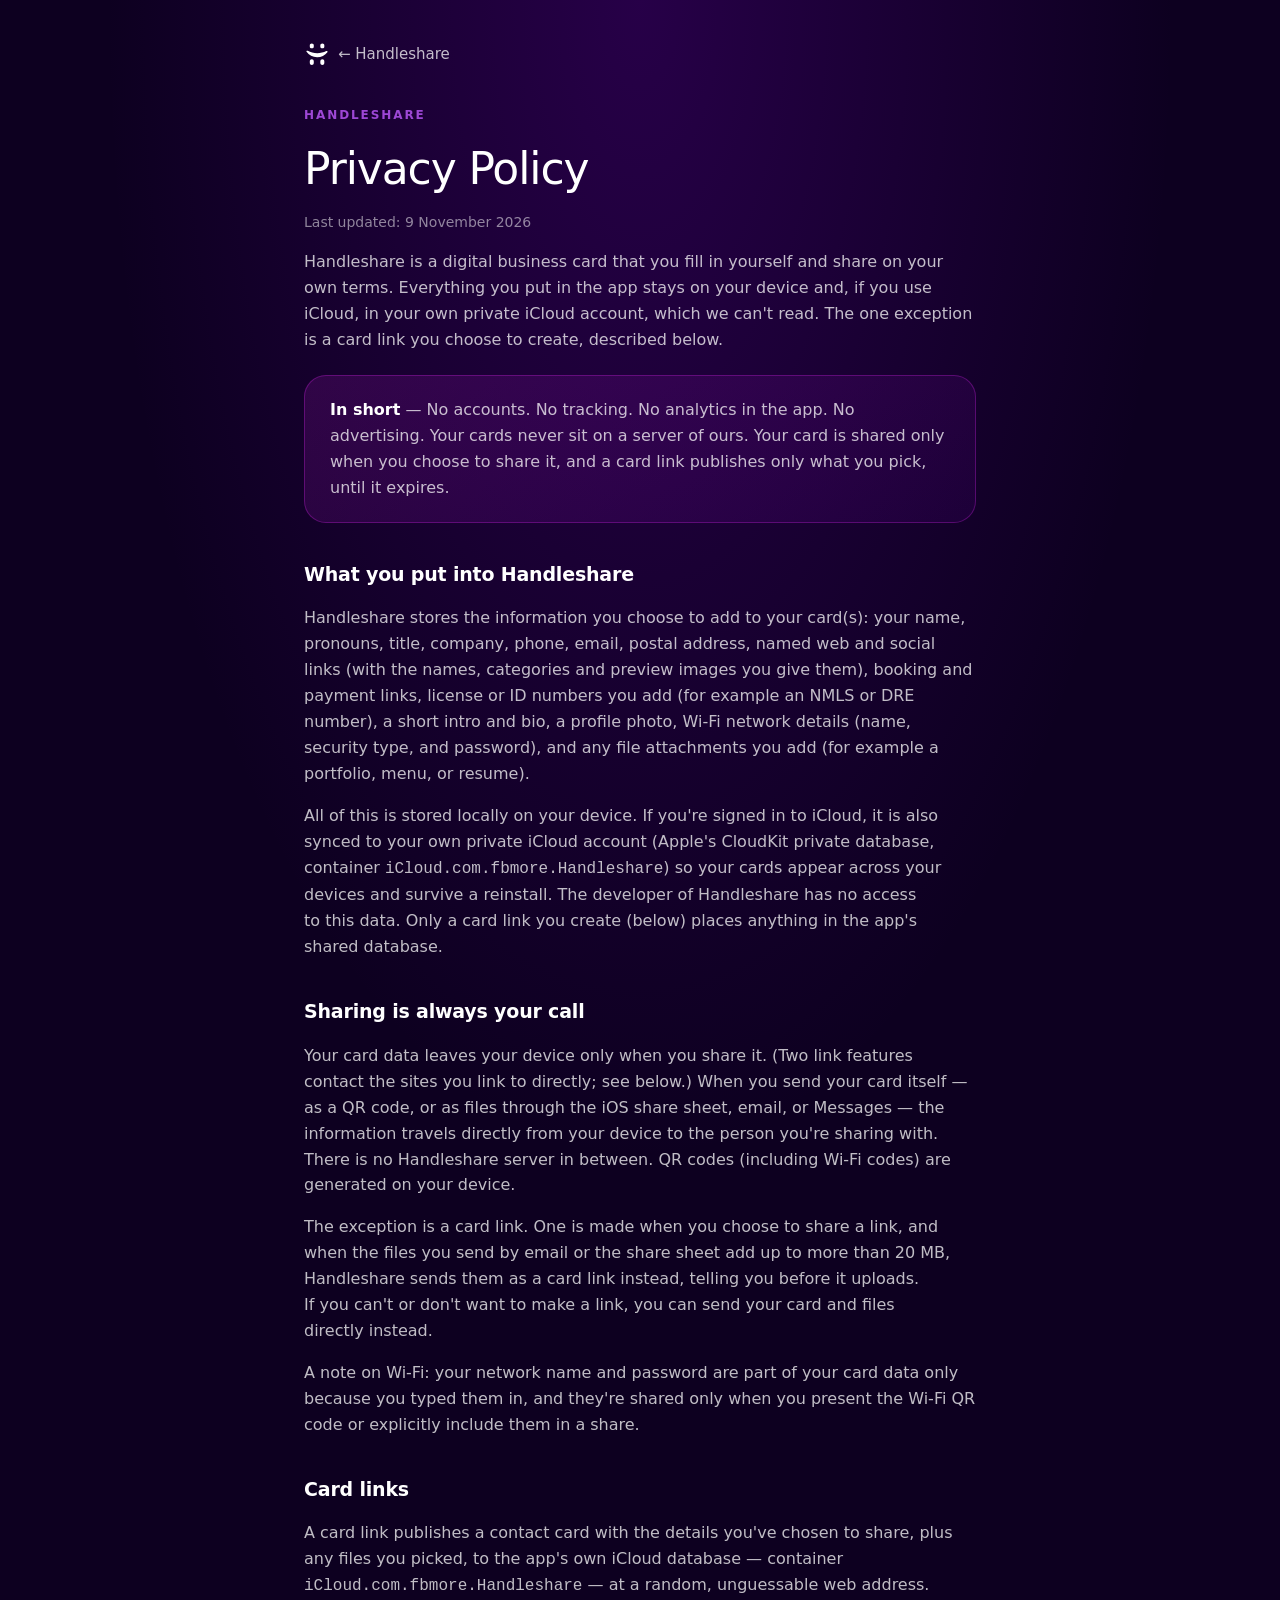
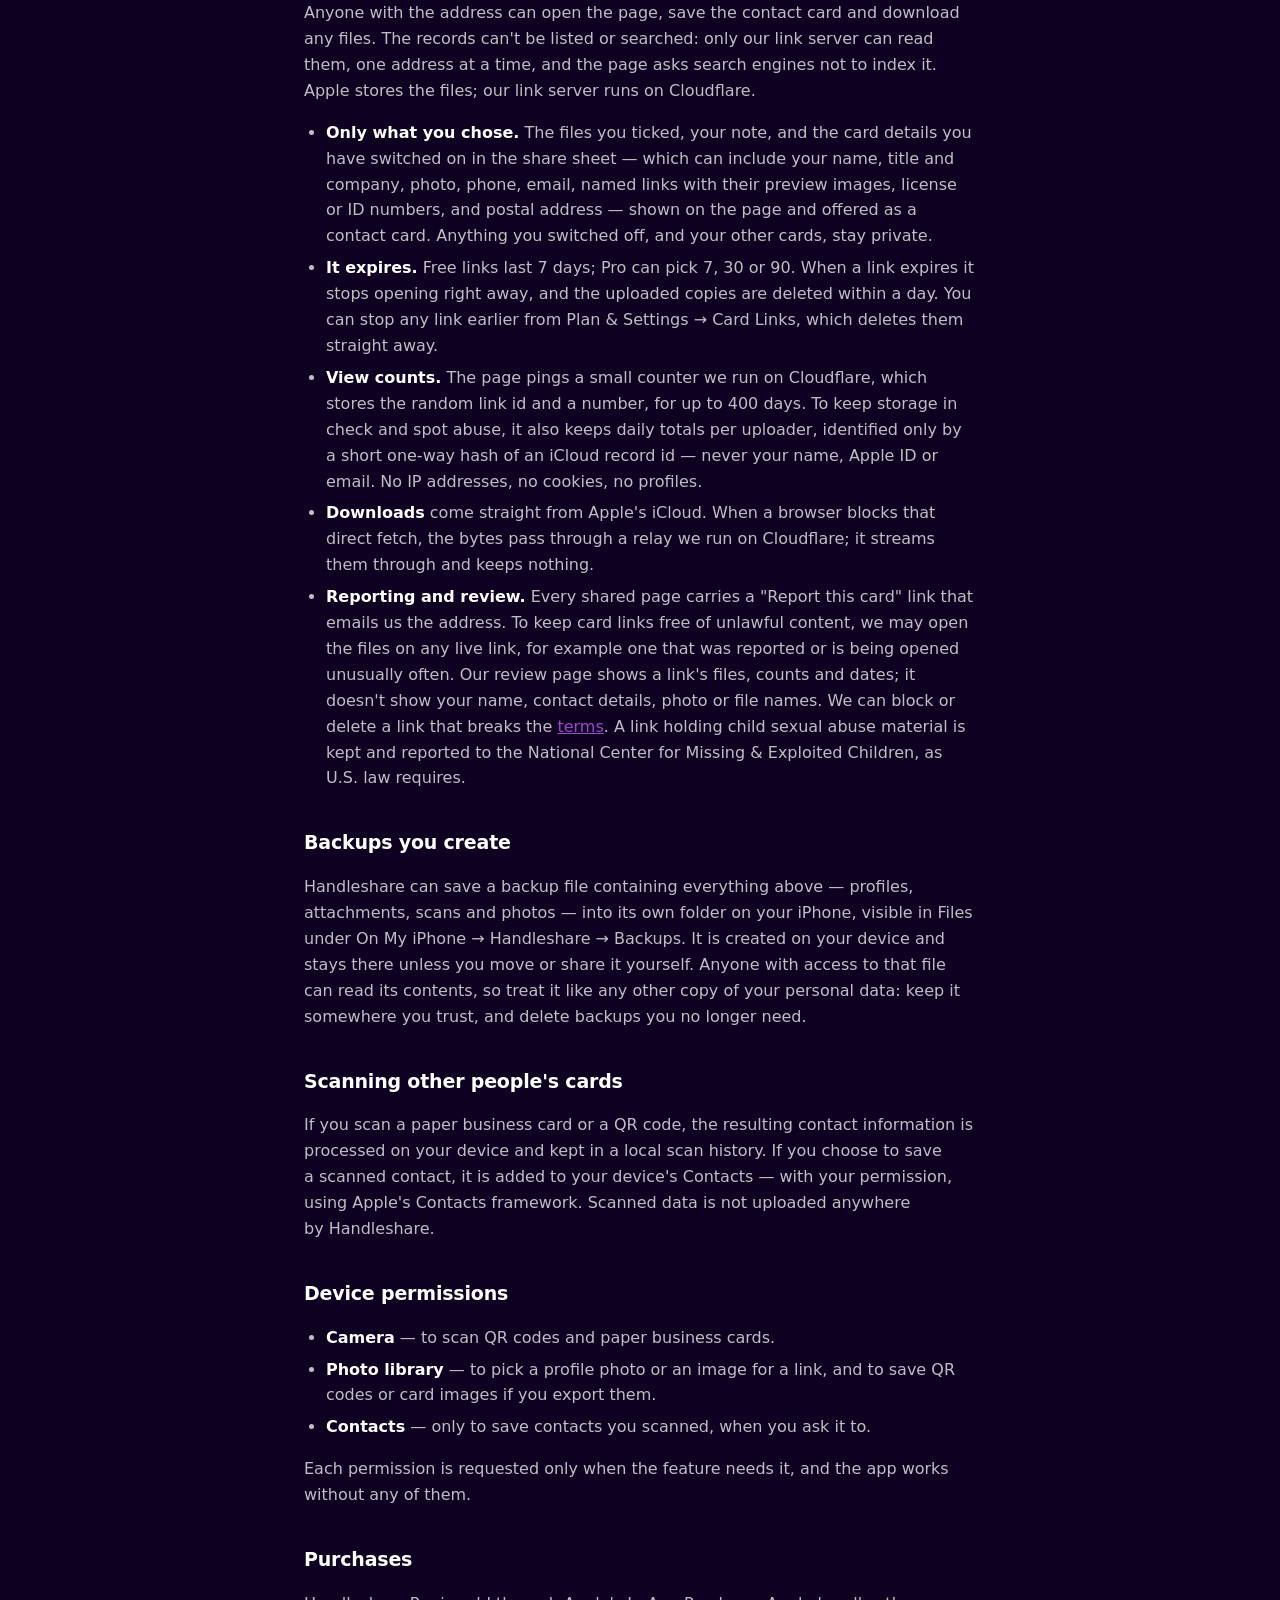
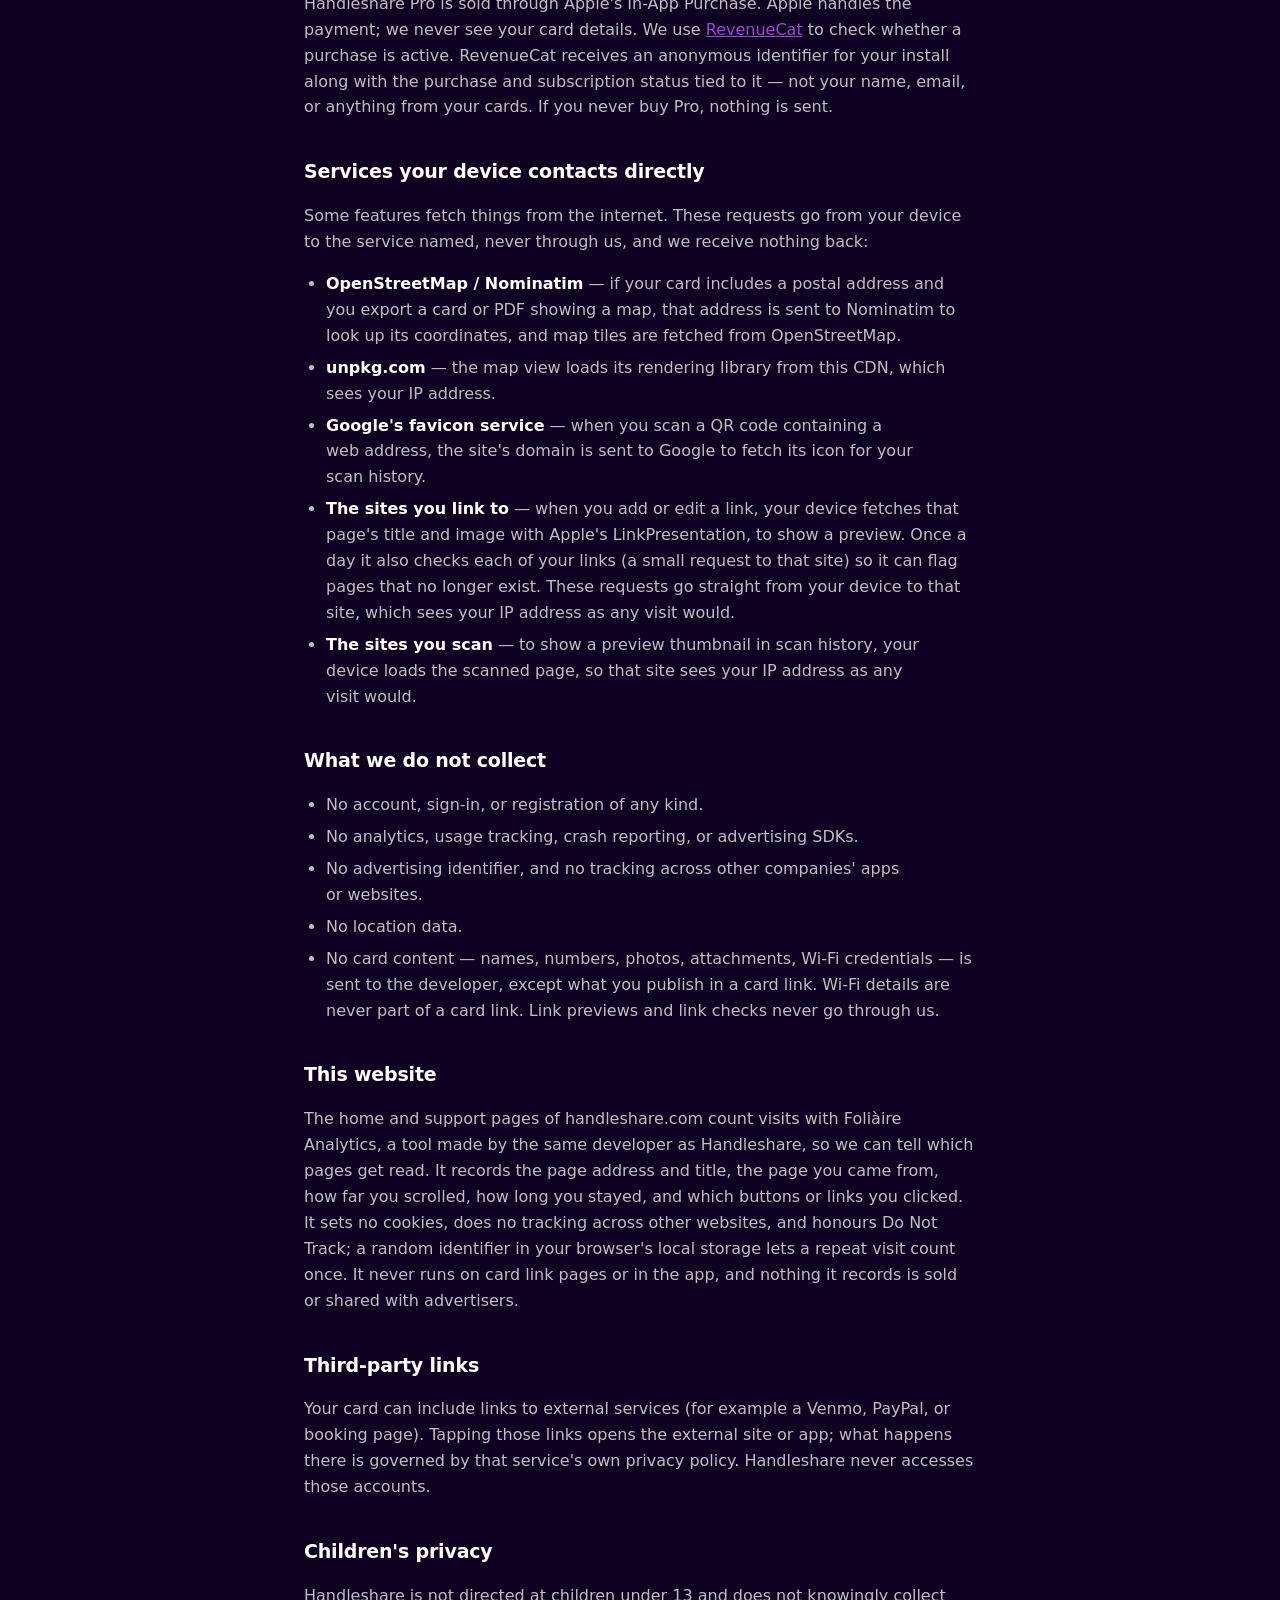
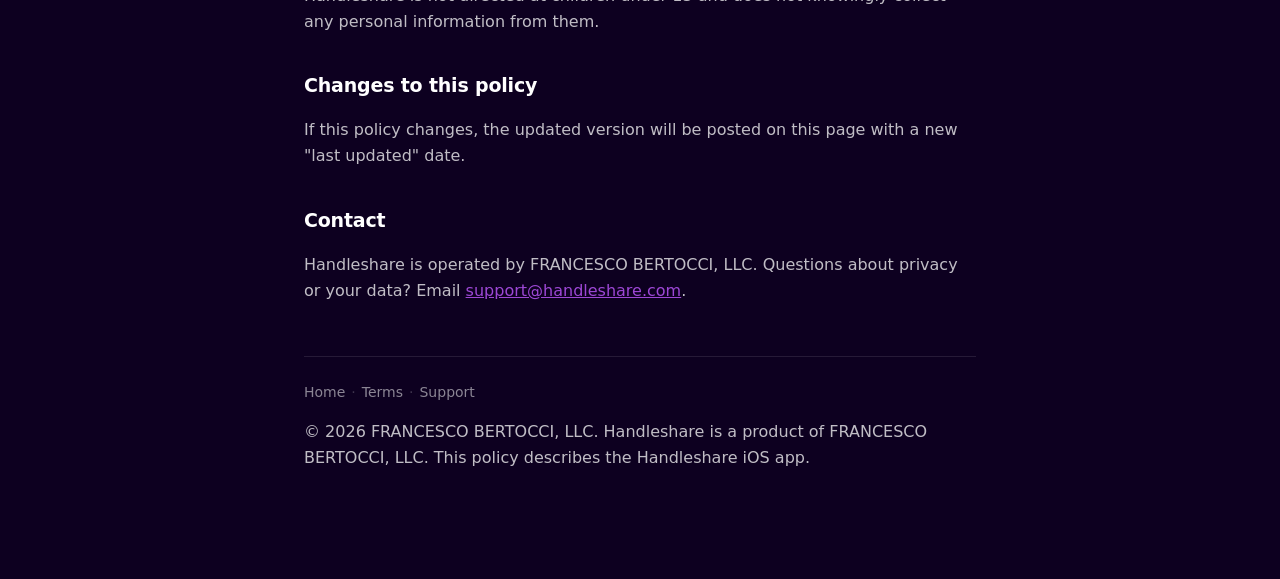
==== commit 88b7e479: "Viewer says a blocked card was removed; privacy says we may review link files Co-Authored-By: Claude" ====
--- a/privacy.html
+++ b/privacy.html
@@ -42,7 +42,7 @@
       <li><strong>It expires.</strong> Free links last 7 days; Pro can pick 7, 30 or 90. When a link expires it stops opening right away, and the uploaded copies are deleted within a day. You can stop any link earlier from Plan &amp; Settings → Card Links, which deletes them straight away.</li>
       <li><strong>View counts.</strong> The page pings a small counter we run on Cloudflare, which stores the random link id and a number, for up to 400 days. To keep storage in check and spot abuse, it also keeps daily totals per uploader, identified only by a short one-way hash of an iCloud record id — never your name, Apple ID or email. No IP addresses, no cookies, no profiles.</li>
       <li><strong>Downloads</strong> come straight from Apple's iCloud. When a browser blocks that direct fetch, the bytes pass through a relay we run on Cloudflare; it streams them through and keeps nothing.</li>
-      <li><strong>Reporting.</strong> Every shared page carries a "Report this card" link that emails us the address so we can delete it.</li>
+      <li><strong>Reporting and review.</strong> Every shared page carries a "Report this card" link that emails us the address. To keep card links free of unlawful content, we may open the files on any live link, for example one that was reported or is being opened unusually often. Our review page shows a link's files, counts and dates; it doesn't show your name, contact details, photo or file names. We can block or delete a link that breaks the <a href="terms.html">terms</a>. A link holding child sexual abuse material is kept and reported to the National Center for Missing &amp; Exploited Children, as U.S. law requires.</li>
     </ul>
 
     <h2>Backups you create</h2>
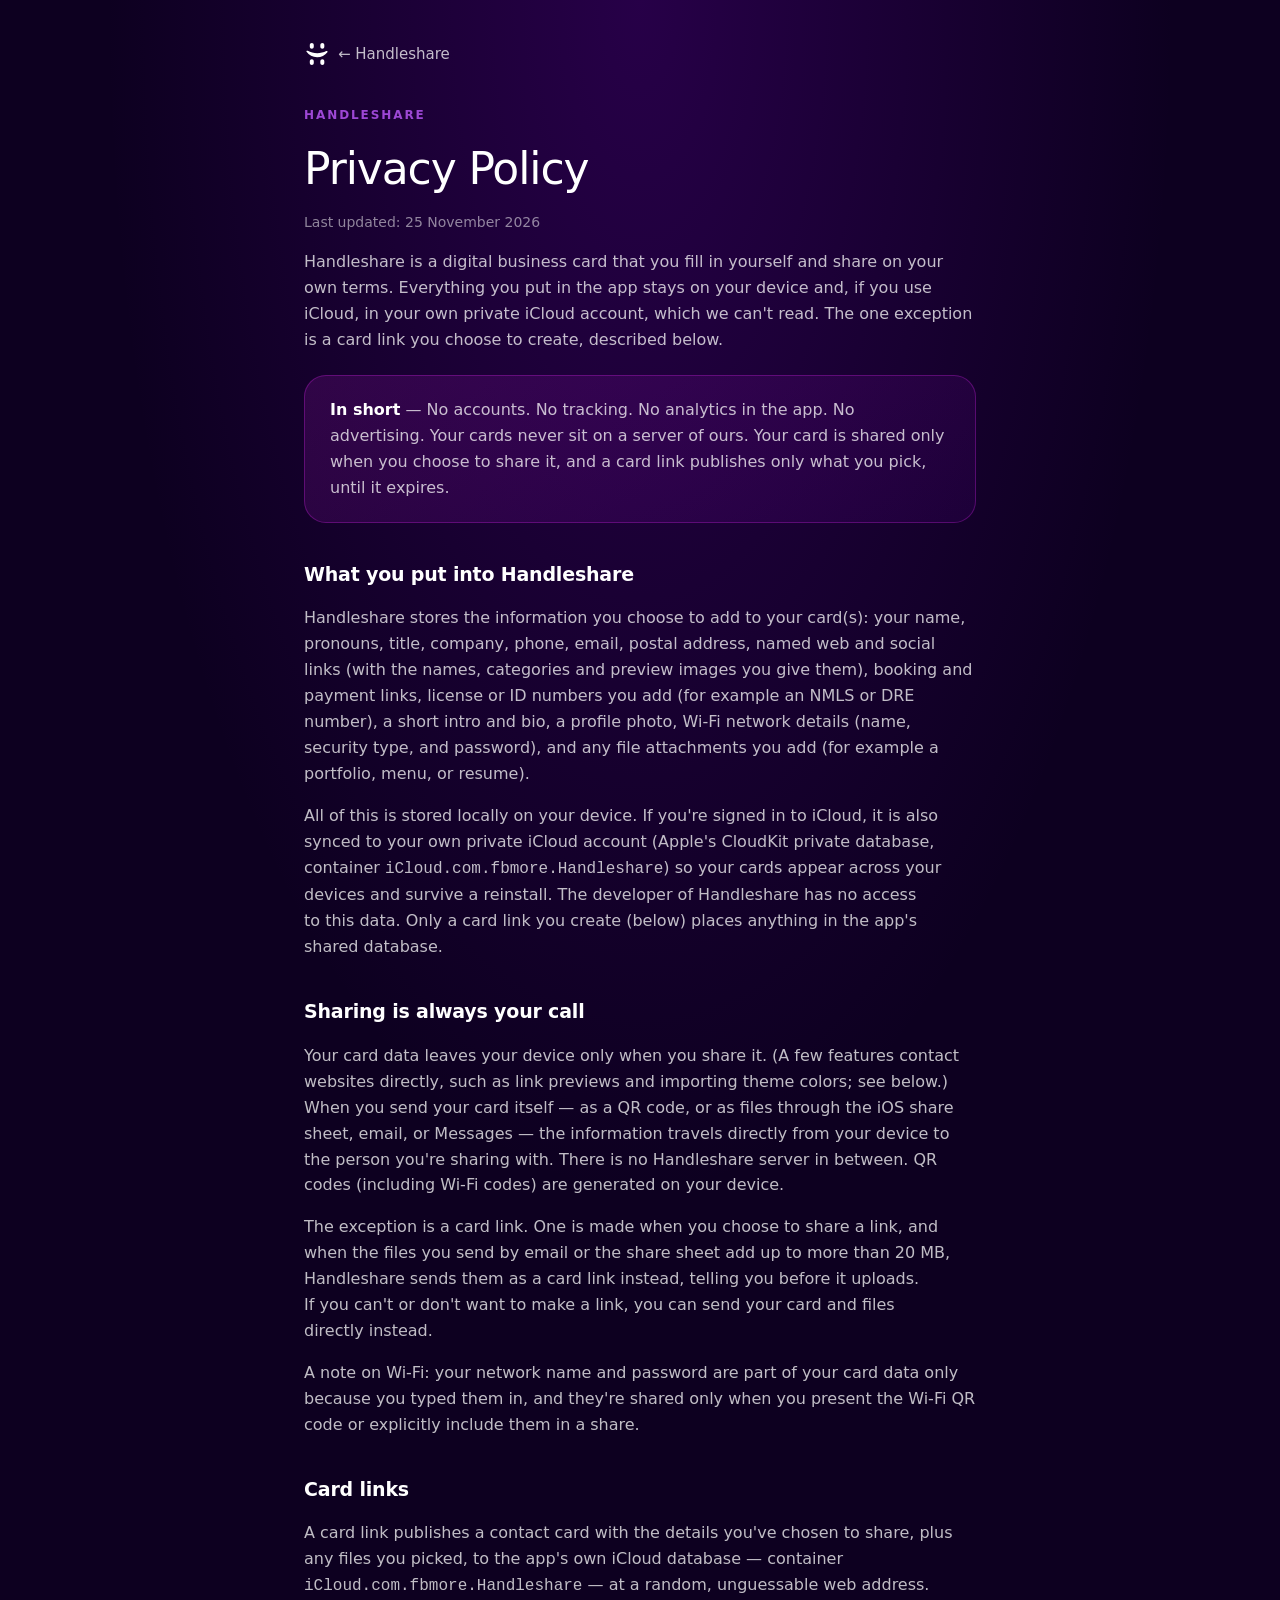
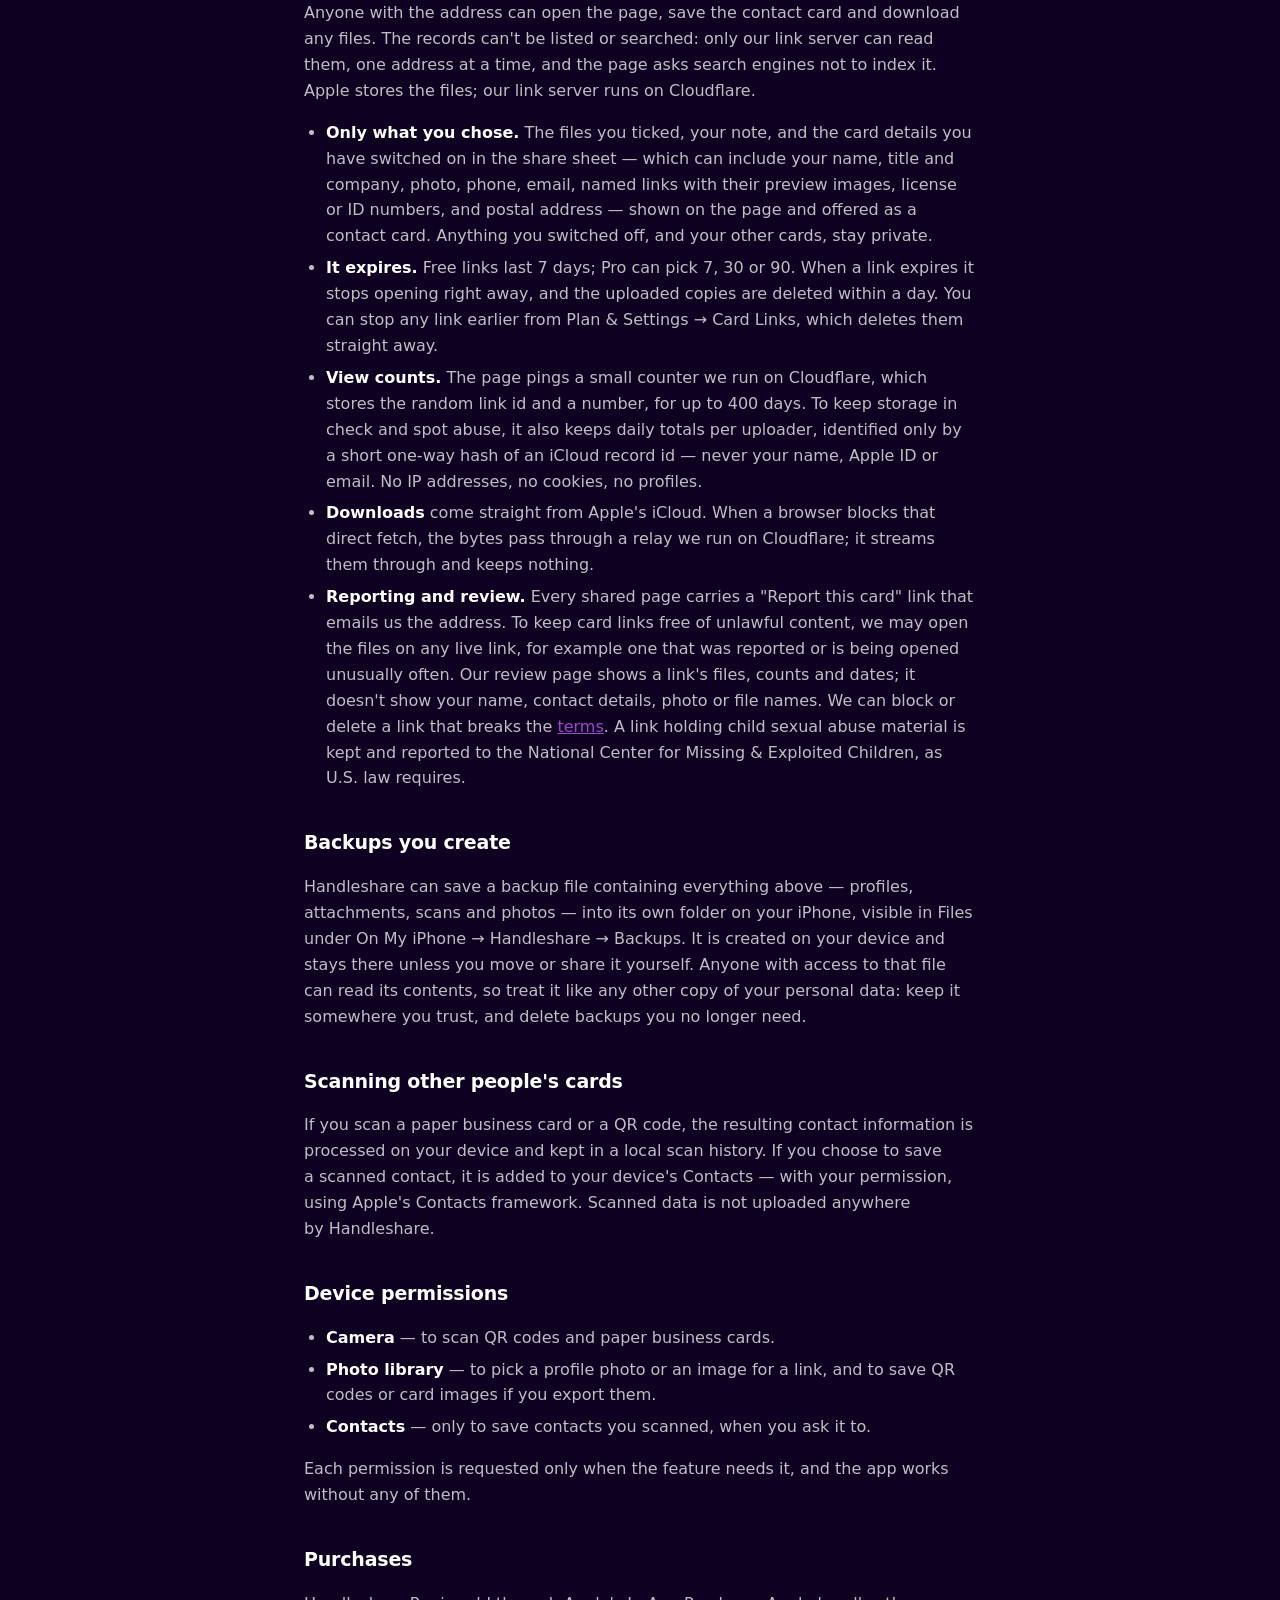
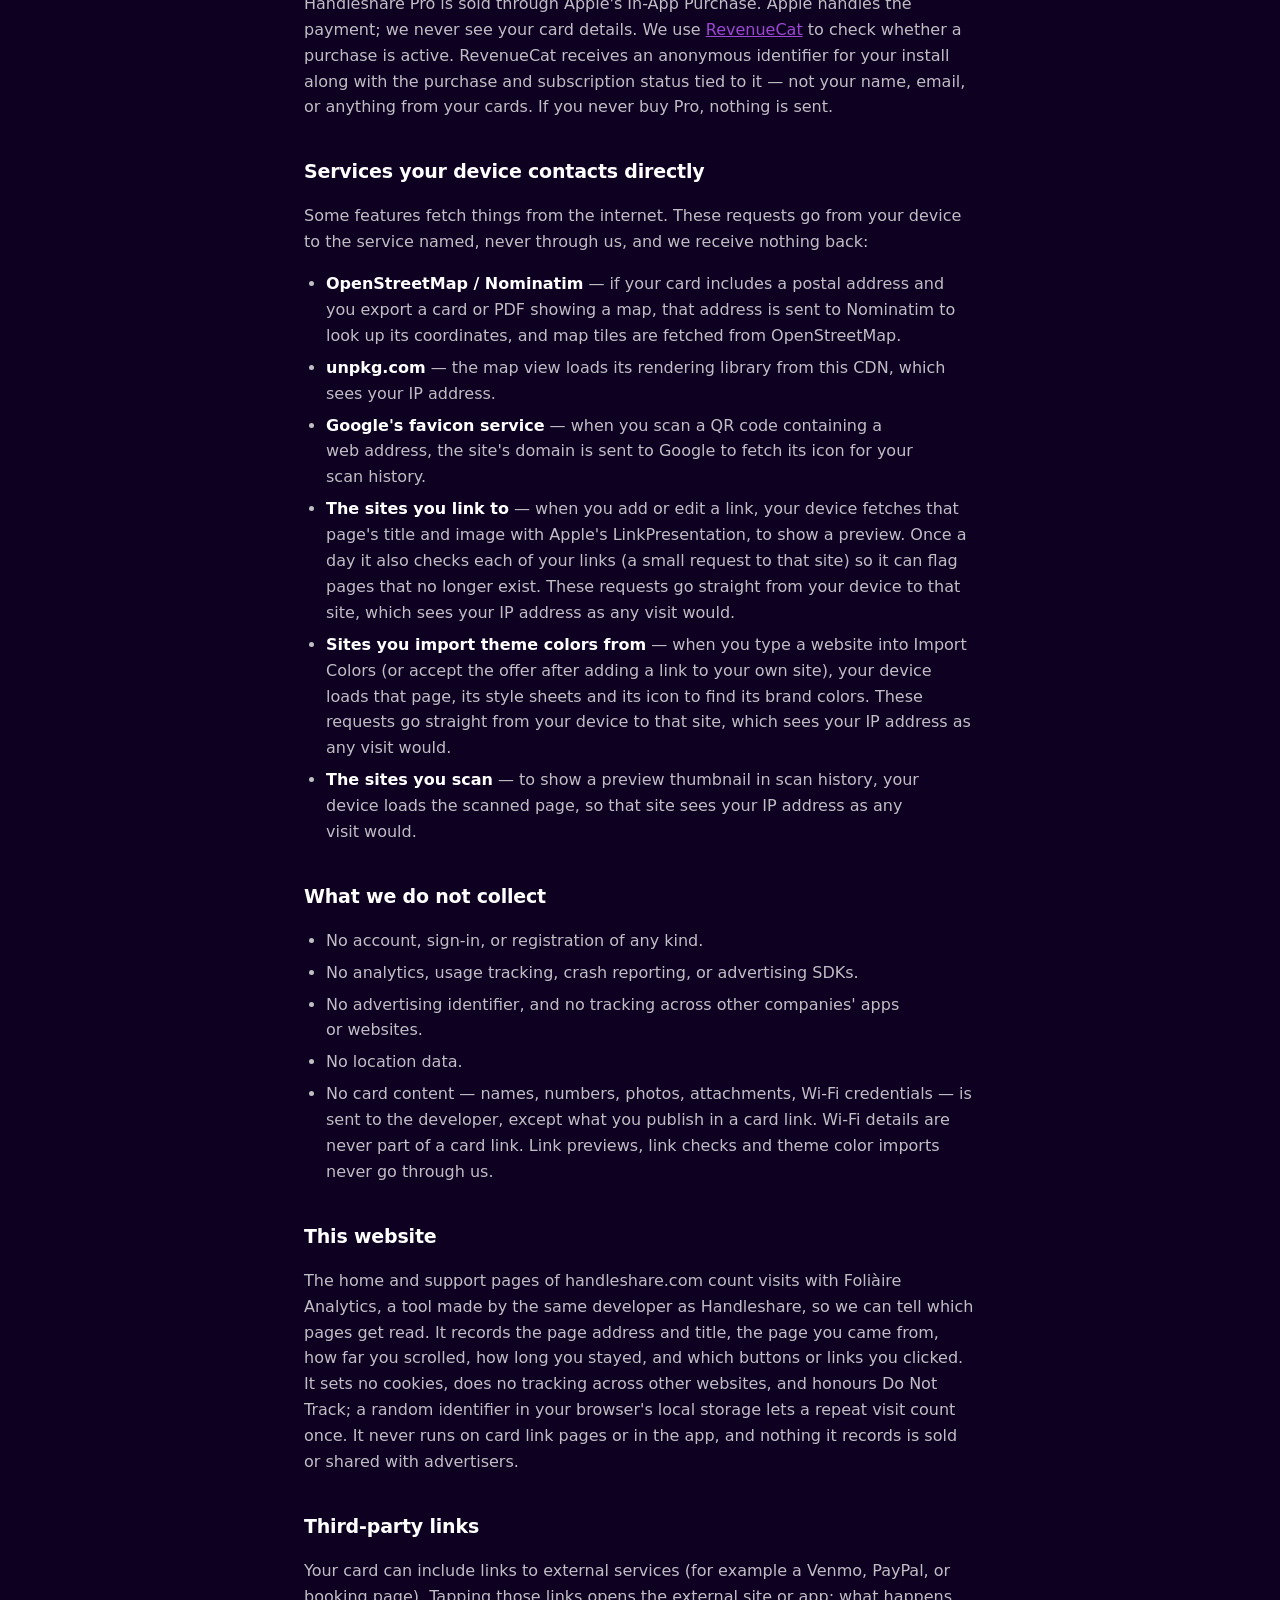
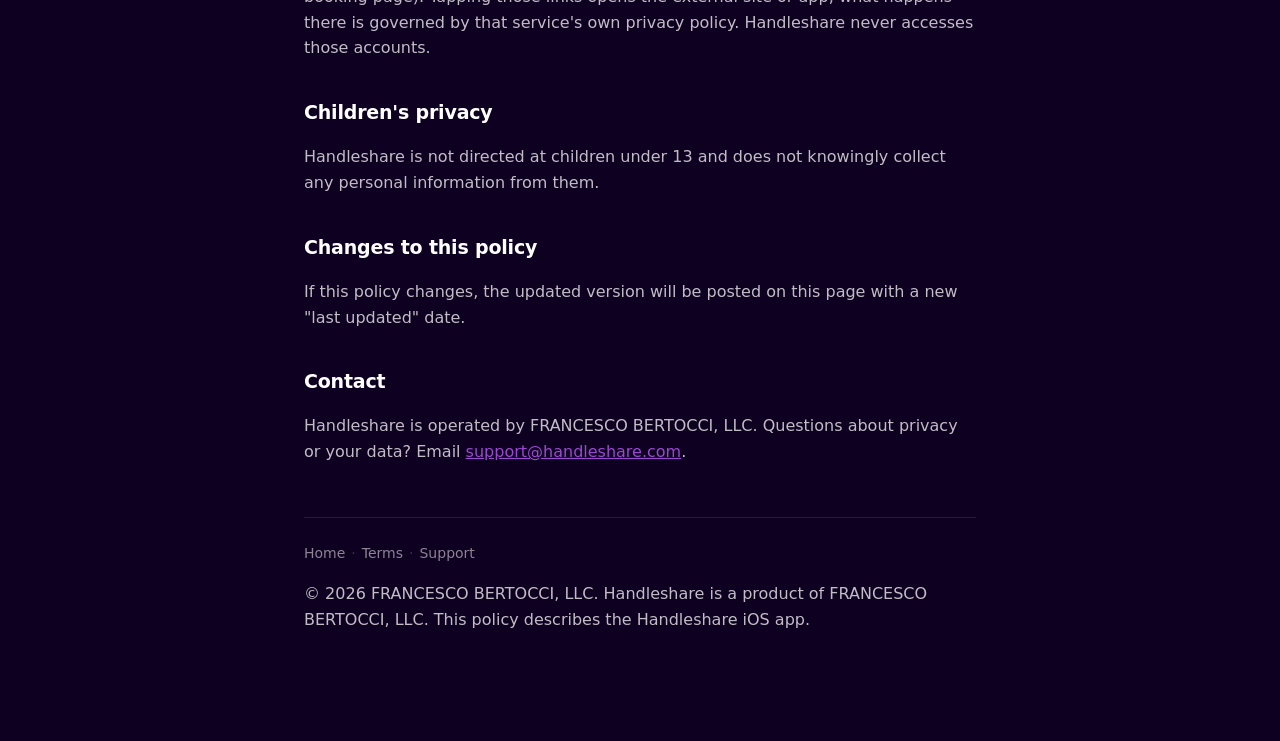
==== commit d02f8b23: "Privacy for 3.3: Import Colors fetches a site's page, styles and icon straight from the device Co-Au" ====
--- a/privacy.html
+++ b/privacy.html
@@ -18,7 +18,7 @@
   <main id="main">
     <p class="kicker">Handleshare</p>
     <h1>Privacy Policy</h1>
-    <p class="updated">Last updated: 9 November 2026</p>
+    <p class="updated">Last updated: 25 November 2026</p>
 
     <p>Handleshare is a digital business card that you fill in yourself and share on your own terms. Everything you put in the app stays on your device and, if you use iCloud, in your own private iCloud account, which we can't read. The one exception is a card link you choose to create, described below.</p>
 
@@ -31,7 +31,7 @@
     <p>All of this is stored locally on your device. If you're signed in to iCloud, it is also synced to your own private iCloud account (Apple's CloudKit private database, container <code>iCloud.com.fbmore.Handleshare</code>) so your cards appear across your devices and survive a reinstall. The developer of Handleshare has no access to this data. Only a card link you create (below) places anything in the app's shared database.</p>
 
     <h2>Sharing is always your call</h2>
-    <p>Your card data leaves your device only when you share it. (Two link features contact the sites you link to directly; see below.) When you send your card itself — as a QR code, or as files through the iOS share sheet, email, or Messages — the information travels directly from your device to the person you're sharing with. There is no Handleshare server in between. QR codes (including Wi-Fi codes) are generated on your device.</p>
+    <p>Your card data leaves your device only when you share it. (A few features contact websites directly, such as link previews and importing theme colors; see below.) When you send your card itself — as a QR code, or as files through the iOS share sheet, email, or Messages — the information travels directly from your device to the person you're sharing with. There is no Handleshare server in between. QR codes (including Wi-Fi codes) are generated on your device.</p>
     <p>The exception is a card link. One is made when you choose to share a link, and when the files you send by email or the share sheet add up to more than 20&nbsp;MB, Handleshare sends them as a card link instead, telling you before it uploads. If you can't or don't want to make a link, you can send your card and files directly instead.</p>
     <p>A note on Wi-Fi: your network name and password are part of your card data only because you typed them in, and they're shared only when you present the Wi-Fi QR code or explicitly include them in a share.</p>
 
@@ -69,6 +69,7 @@
       <li><strong>unpkg.com</strong> — the map view loads its rendering library from this CDN, which sees your IP address.</li>
       <li><strong>Google's favicon service</strong> — when you scan a QR code containing a web address, the site's domain is sent to Google to fetch its icon for your scan history.</li>
       <li><strong>The sites you link to</strong> — when you add or edit a link, your device fetches that page's title and image with Apple's LinkPresentation, to show a preview. Once a day it also checks each of your links (a small request to that site) so it can flag pages that no longer exist. These requests go straight from your device to that site, which sees your IP address as any visit would.</li>
+      <li><strong>Sites you import theme colors from</strong> — when you type a website into Import Colors (or accept the offer after adding a link to your own site), your device loads that page, its style sheets and its icon to find its brand colors. These requests go straight from your device to that site, which sees your IP address as any visit would.</li>
       <li><strong>The sites you scan</strong> — to show a preview thumbnail in scan history, your device loads the scanned page, so that site sees your IP address as any visit would.</li>
     </ul>
 
@@ -78,7 +79,7 @@
       <li>No analytics, usage tracking, crash reporting, or advertising SDKs.</li>
       <li>No advertising identifier, and no tracking across other companies' apps or websites.</li>
       <li>No location data.</li>
-      <li>No card content — names, numbers, photos, attachments, Wi-Fi credentials — is sent to the developer, except what you publish in a card link. Wi-Fi details are never part of a card link. Link previews and link checks never go through us.</li>
+      <li>No card content — names, numbers, photos, attachments, Wi-Fi credentials — is sent to the developer, except what you publish in a card link. Wi-Fi details are never part of a card link. Link previews, link checks and theme color imports never go through us.</li>
     </ul>
 
     <h2 id="website">This website</h2>
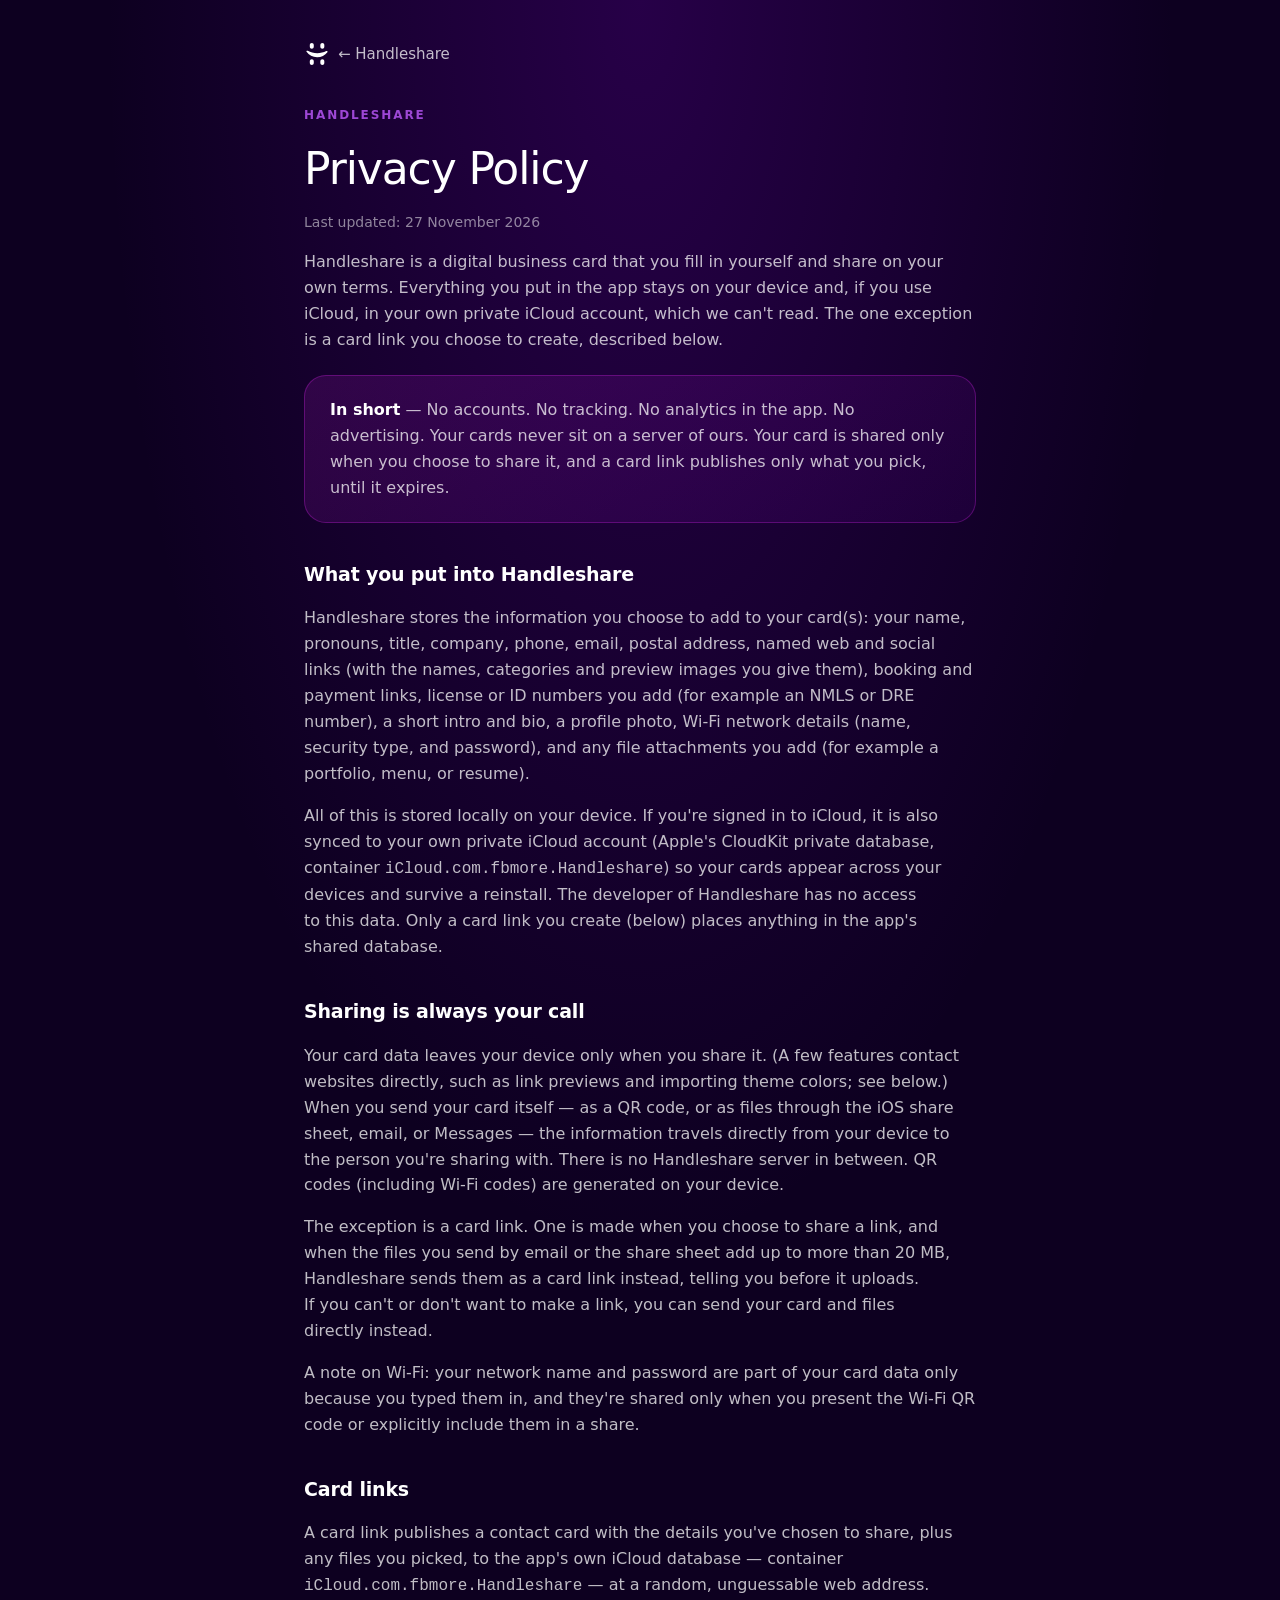
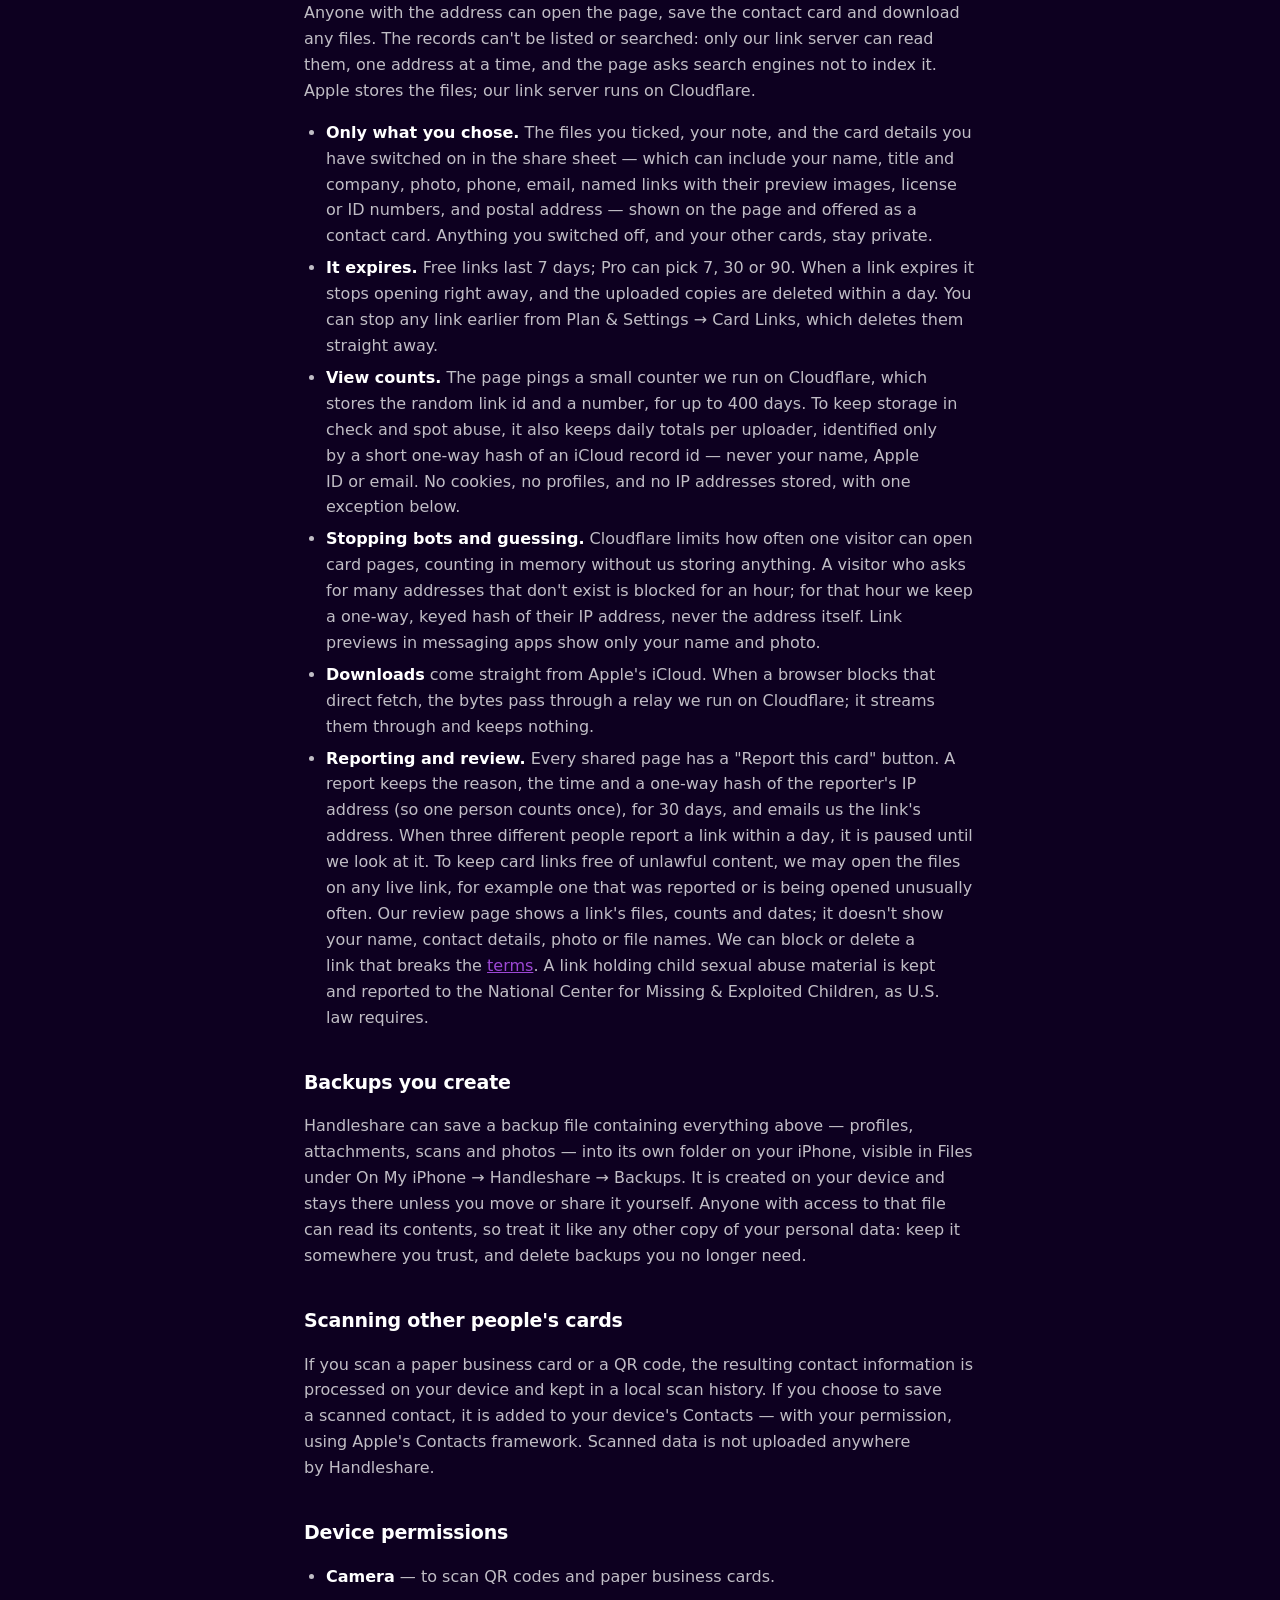
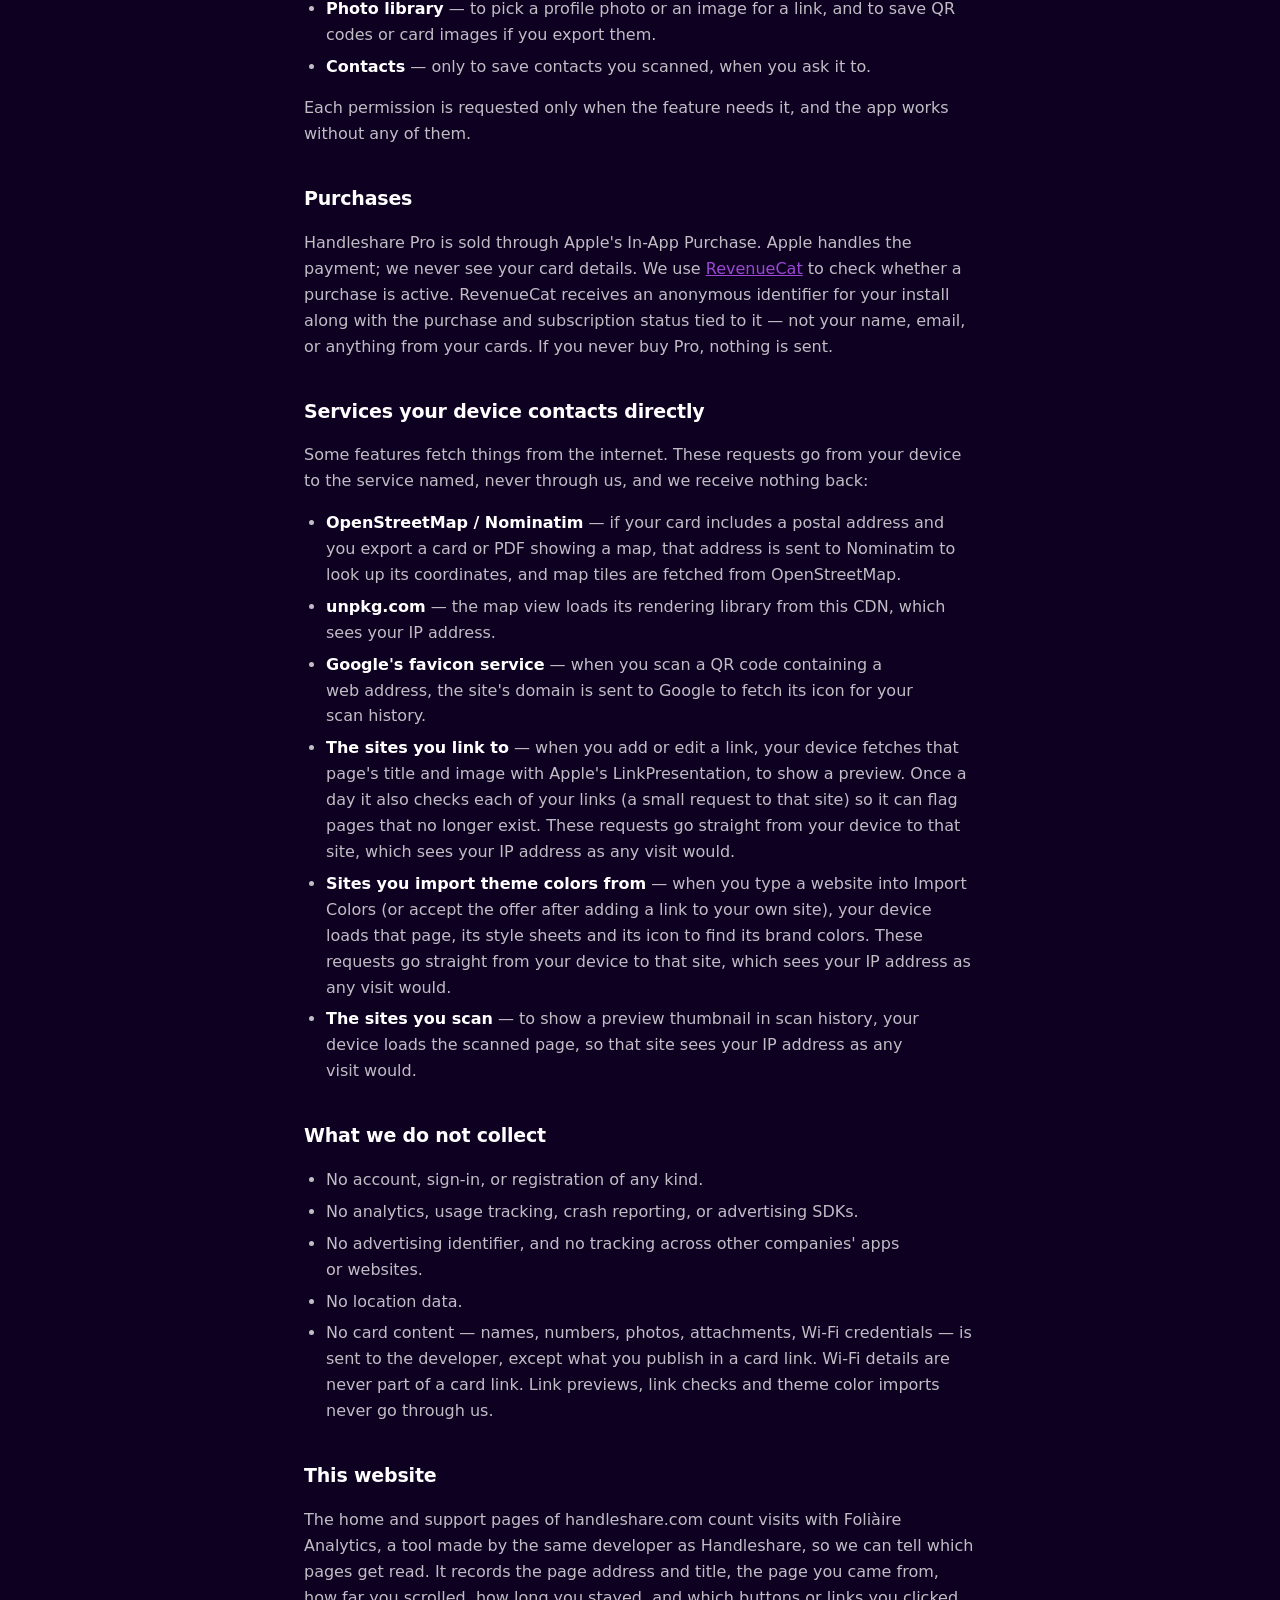
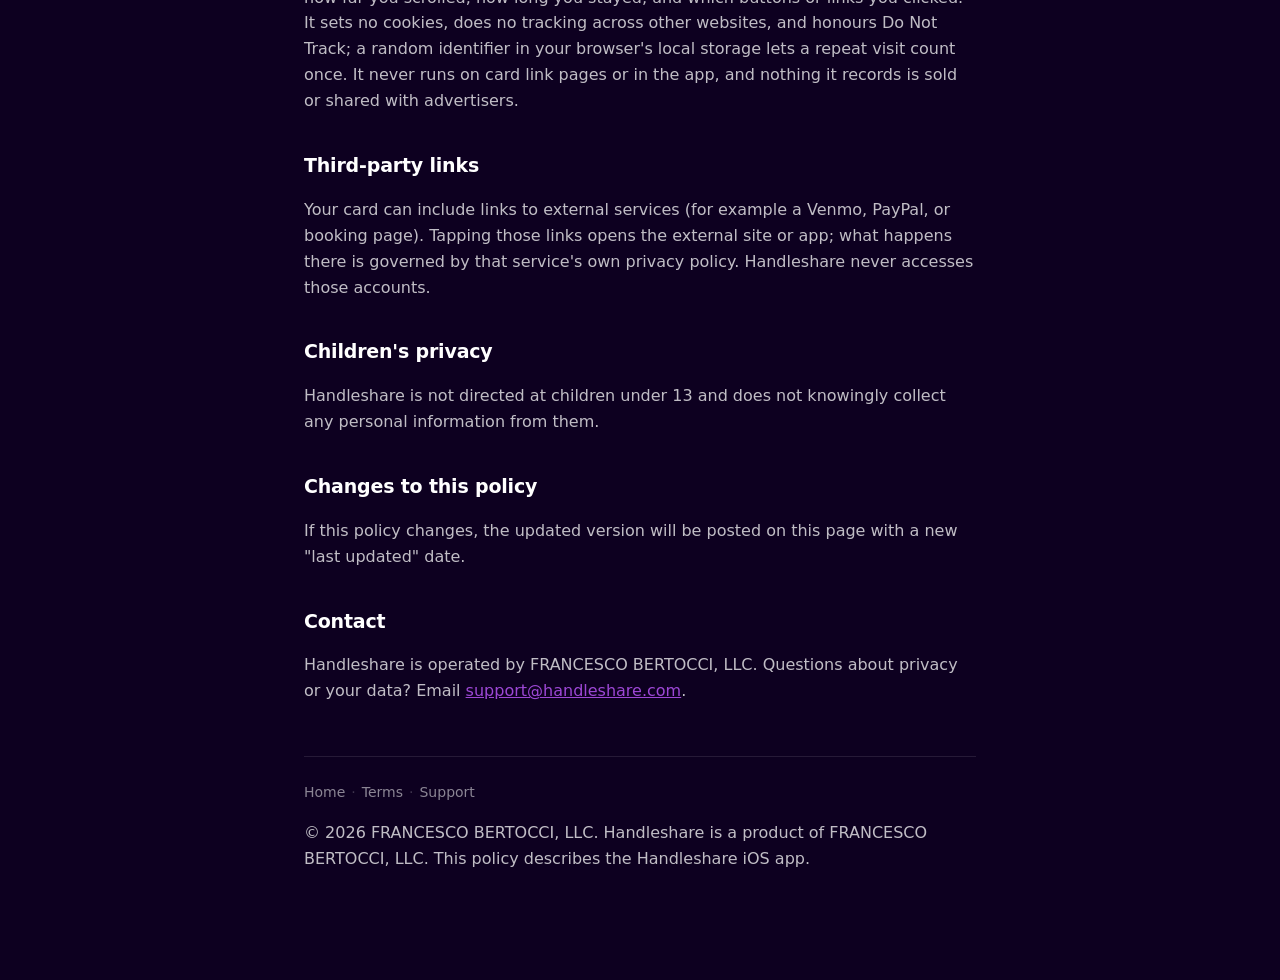
==== commit d4237138: "Card page: Report this card button (pauses after 3 reporters), paused and too-many-requests states, " ====
--- a/privacy.html
+++ b/privacy.html
@@ -18,7 +18,7 @@
   <main id="main">
     <p class="kicker">Handleshare</p>
     <h1>Privacy Policy</h1>
-    <p class="updated">Last updated: 25 November 2026</p>
+    <p class="updated">Last updated: 27 November 2026</p>
 
     <p>Handleshare is a digital business card that you fill in yourself and share on your own terms. Everything you put in the app stays on your device and, if you use iCloud, in your own private iCloud account, which we can't read. The one exception is a card link you choose to create, described below.</p>
 
@@ -40,9 +40,10 @@
     <ul>
       <li><strong>Only what you chose.</strong> The files you ticked, your note, and the card details you have switched on in the share sheet — which can include your name, title and company, photo, phone, email, named links with their preview images, license or ID numbers, and postal address — shown on the page and offered as a contact card. Anything you switched off, and your other cards, stay private.</li>
       <li><strong>It expires.</strong> Free links last 7 days; Pro can pick 7, 30 or 90. When a link expires it stops opening right away, and the uploaded copies are deleted within a day. You can stop any link earlier from Plan &amp; Settings → Card Links, which deletes them straight away.</li>
-      <li><strong>View counts.</strong> The page pings a small counter we run on Cloudflare, which stores the random link id and a number, for up to 400 days. To keep storage in check and spot abuse, it also keeps daily totals per uploader, identified only by a short one-way hash of an iCloud record id — never your name, Apple ID or email. No IP addresses, no cookies, no profiles.</li>
+      <li><strong>View counts.</strong> The page pings a small counter we run on Cloudflare, which stores the random link id and a number, for up to 400 days. To keep storage in check and spot abuse, it also keeps daily totals per uploader, identified only by a short one-way hash of an iCloud record id — never your name, Apple ID or email. No cookies, no profiles, and no IP addresses stored, with one exception below.</li>
+      <li><strong>Stopping bots and guessing.</strong> Cloudflare limits how often one visitor can open card pages, counting in memory without us storing anything. A visitor who asks for many addresses that don't exist is blocked for an hour; for that hour we keep a one-way, keyed hash of their IP address, never the address itself. Link previews in messaging apps show only your name and photo.</li>
       <li><strong>Downloads</strong> come straight from Apple's iCloud. When a browser blocks that direct fetch, the bytes pass through a relay we run on Cloudflare; it streams them through and keeps nothing.</li>
-      <li><strong>Reporting and review.</strong> Every shared page carries a "Report this card" link that emails us the address. To keep card links free of unlawful content, we may open the files on any live link, for example one that was reported or is being opened unusually often. Our review page shows a link's files, counts and dates; it doesn't show your name, contact details, photo or file names. We can block or delete a link that breaks the <a href="terms.html">terms</a>. A link holding child sexual abuse material is kept and reported to the National Center for Missing &amp; Exploited Children, as U.S. law requires.</li>
+      <li><strong>Reporting and review.</strong> Every shared page has a "Report this card" button. A report keeps the reason, the time and a one-way hash of the reporter's IP address (so one person counts once), for 30 days, and emails us the link's address. When three different people report a link within a day, it is paused until we look at it. To keep card links free of unlawful content, we may open the files on any live link, for example one that was reported or is being opened unusually often. Our review page shows a link's files, counts and dates; it doesn't show your name, contact details, photo or file names. We can block or delete a link that breaks the <a href="terms.html">terms</a>. A link holding child sexual abuse material is kept and reported to the National Center for Missing &amp; Exploited Children, as U.S. law requires.</li>
     </ul>
 
     <h2>Backups you create</h2>
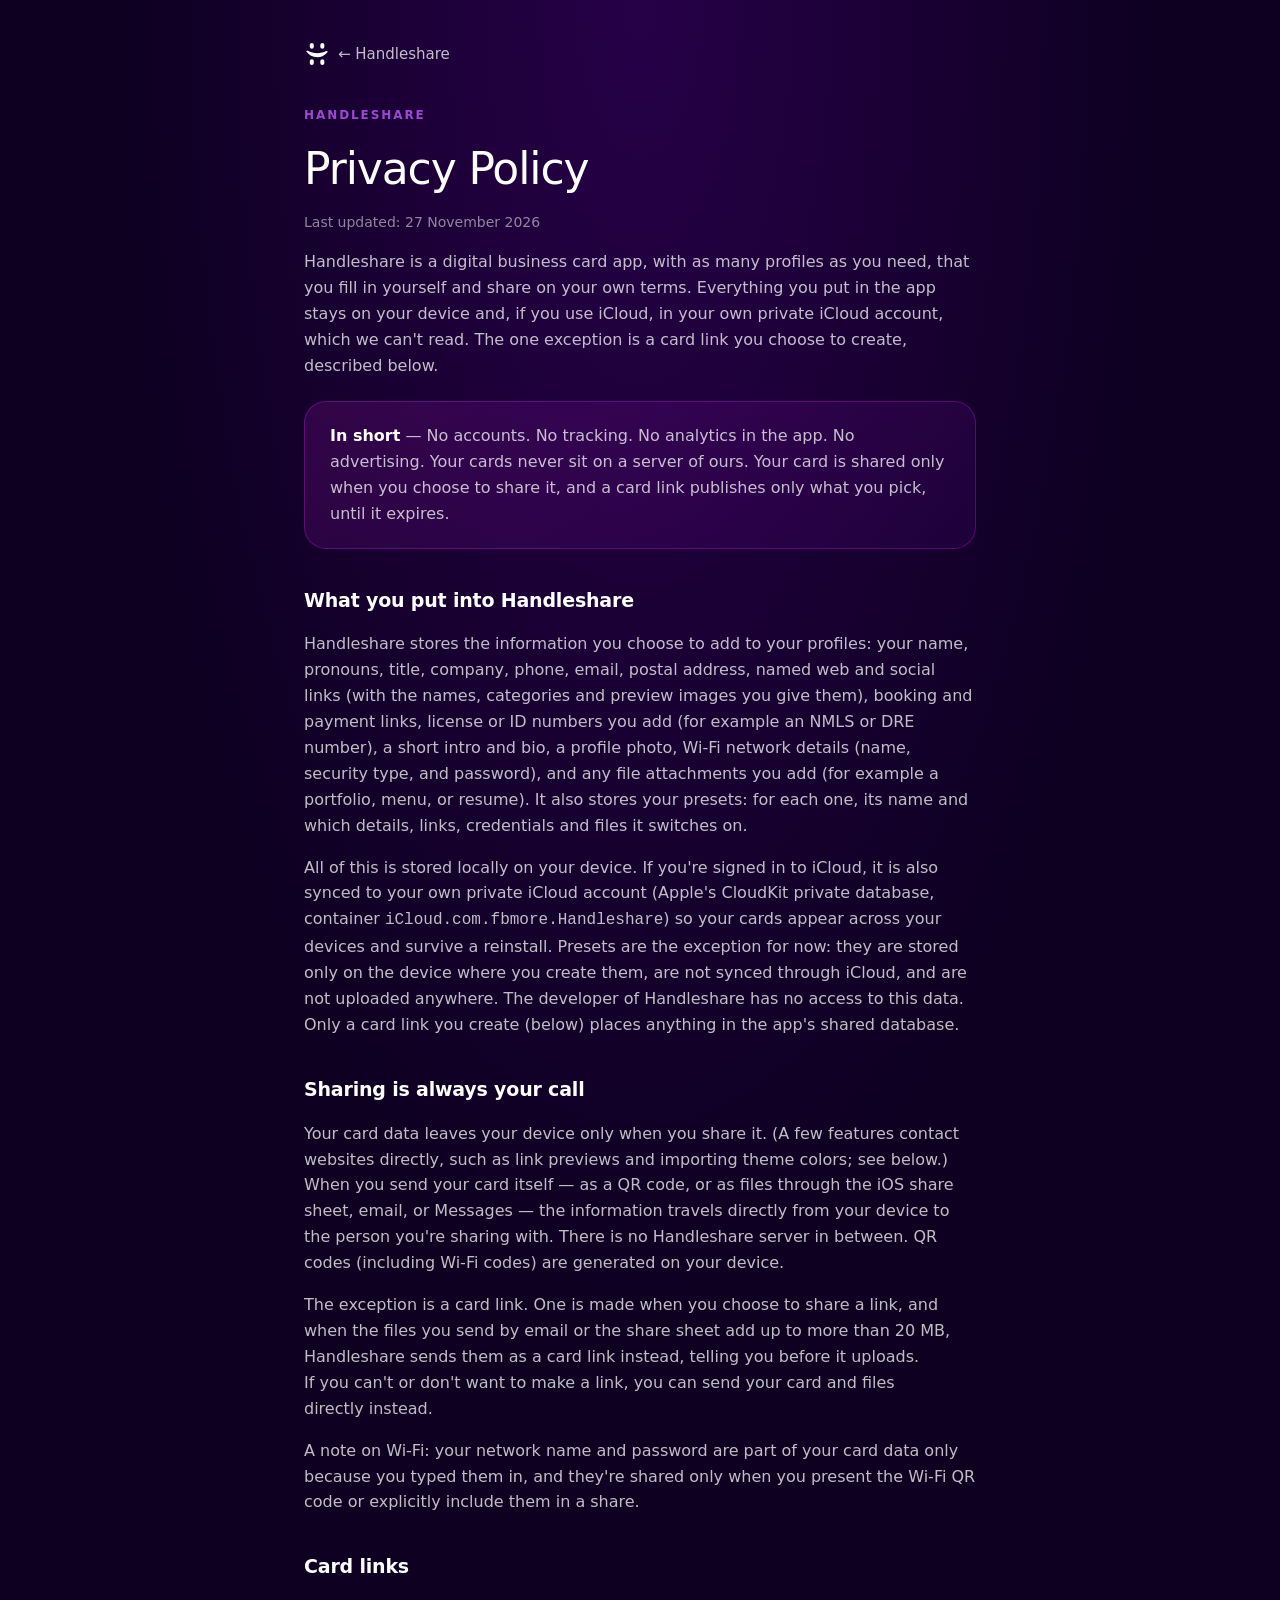
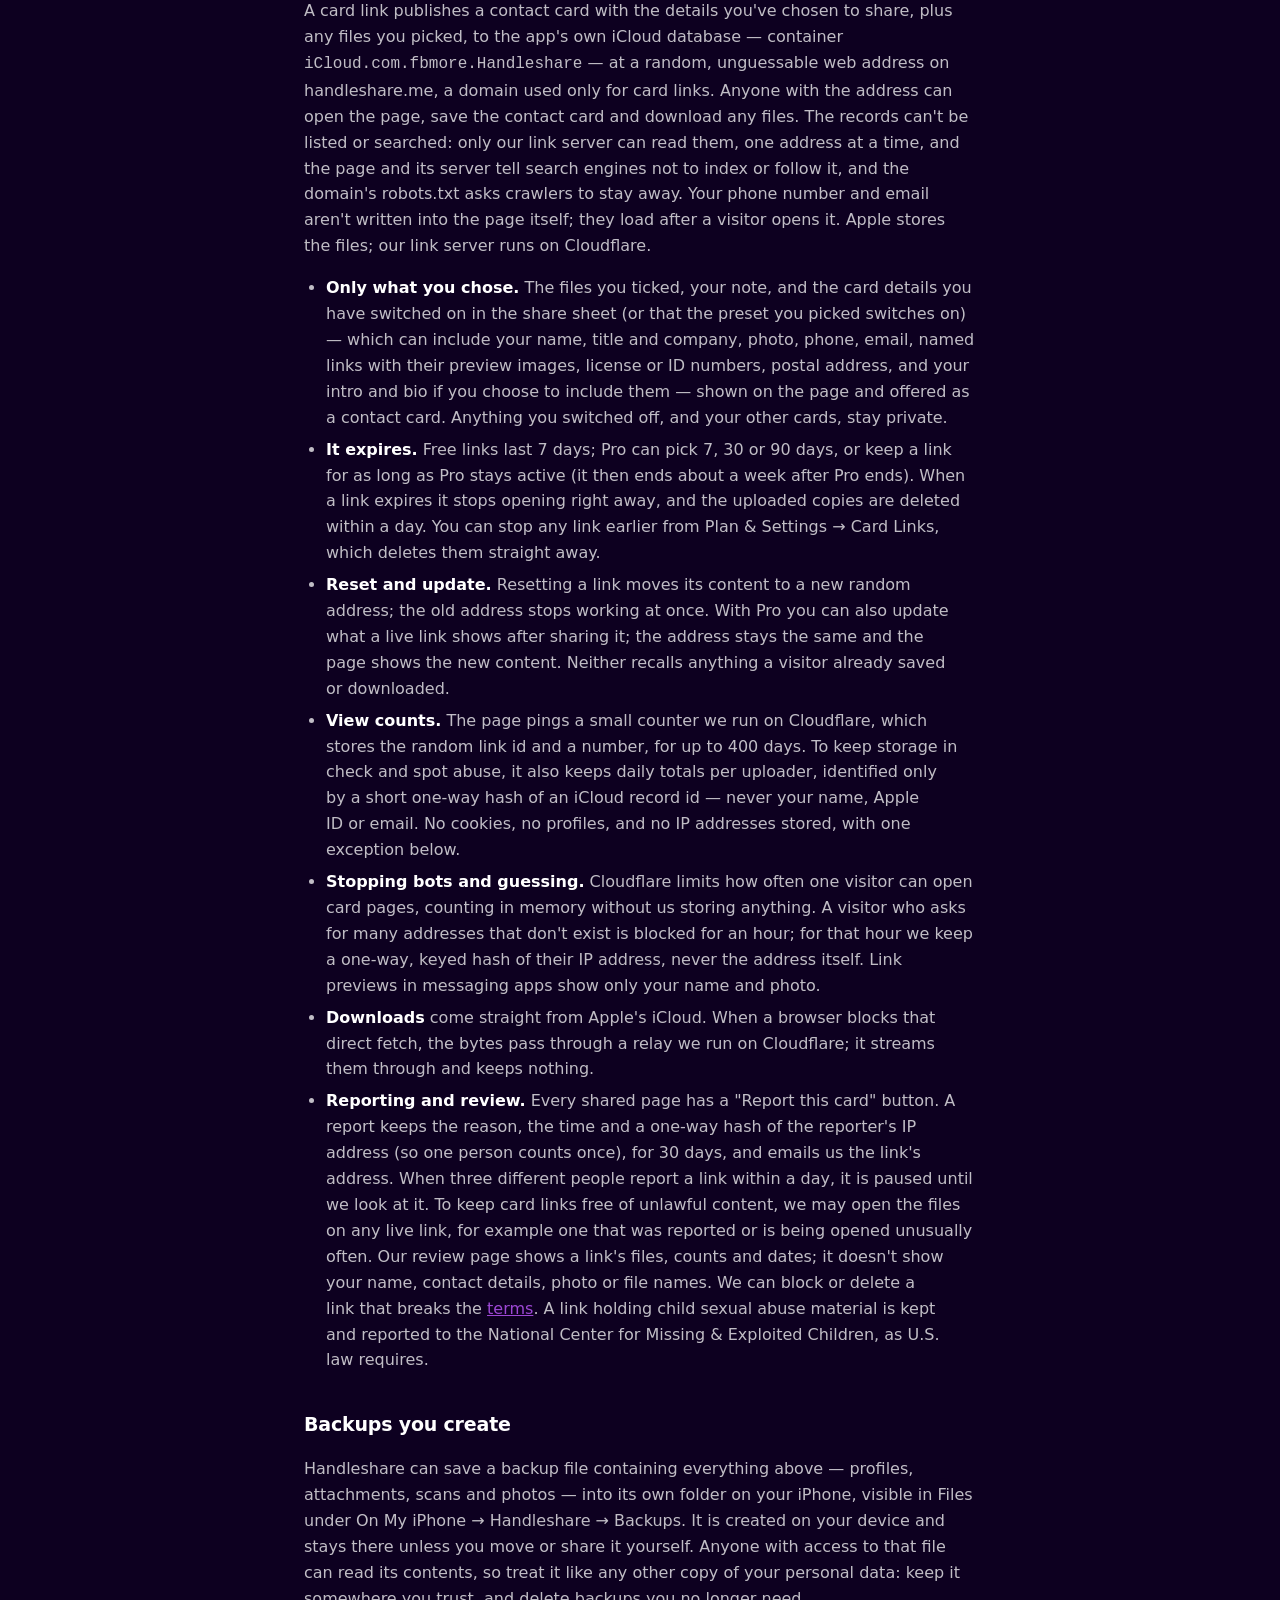
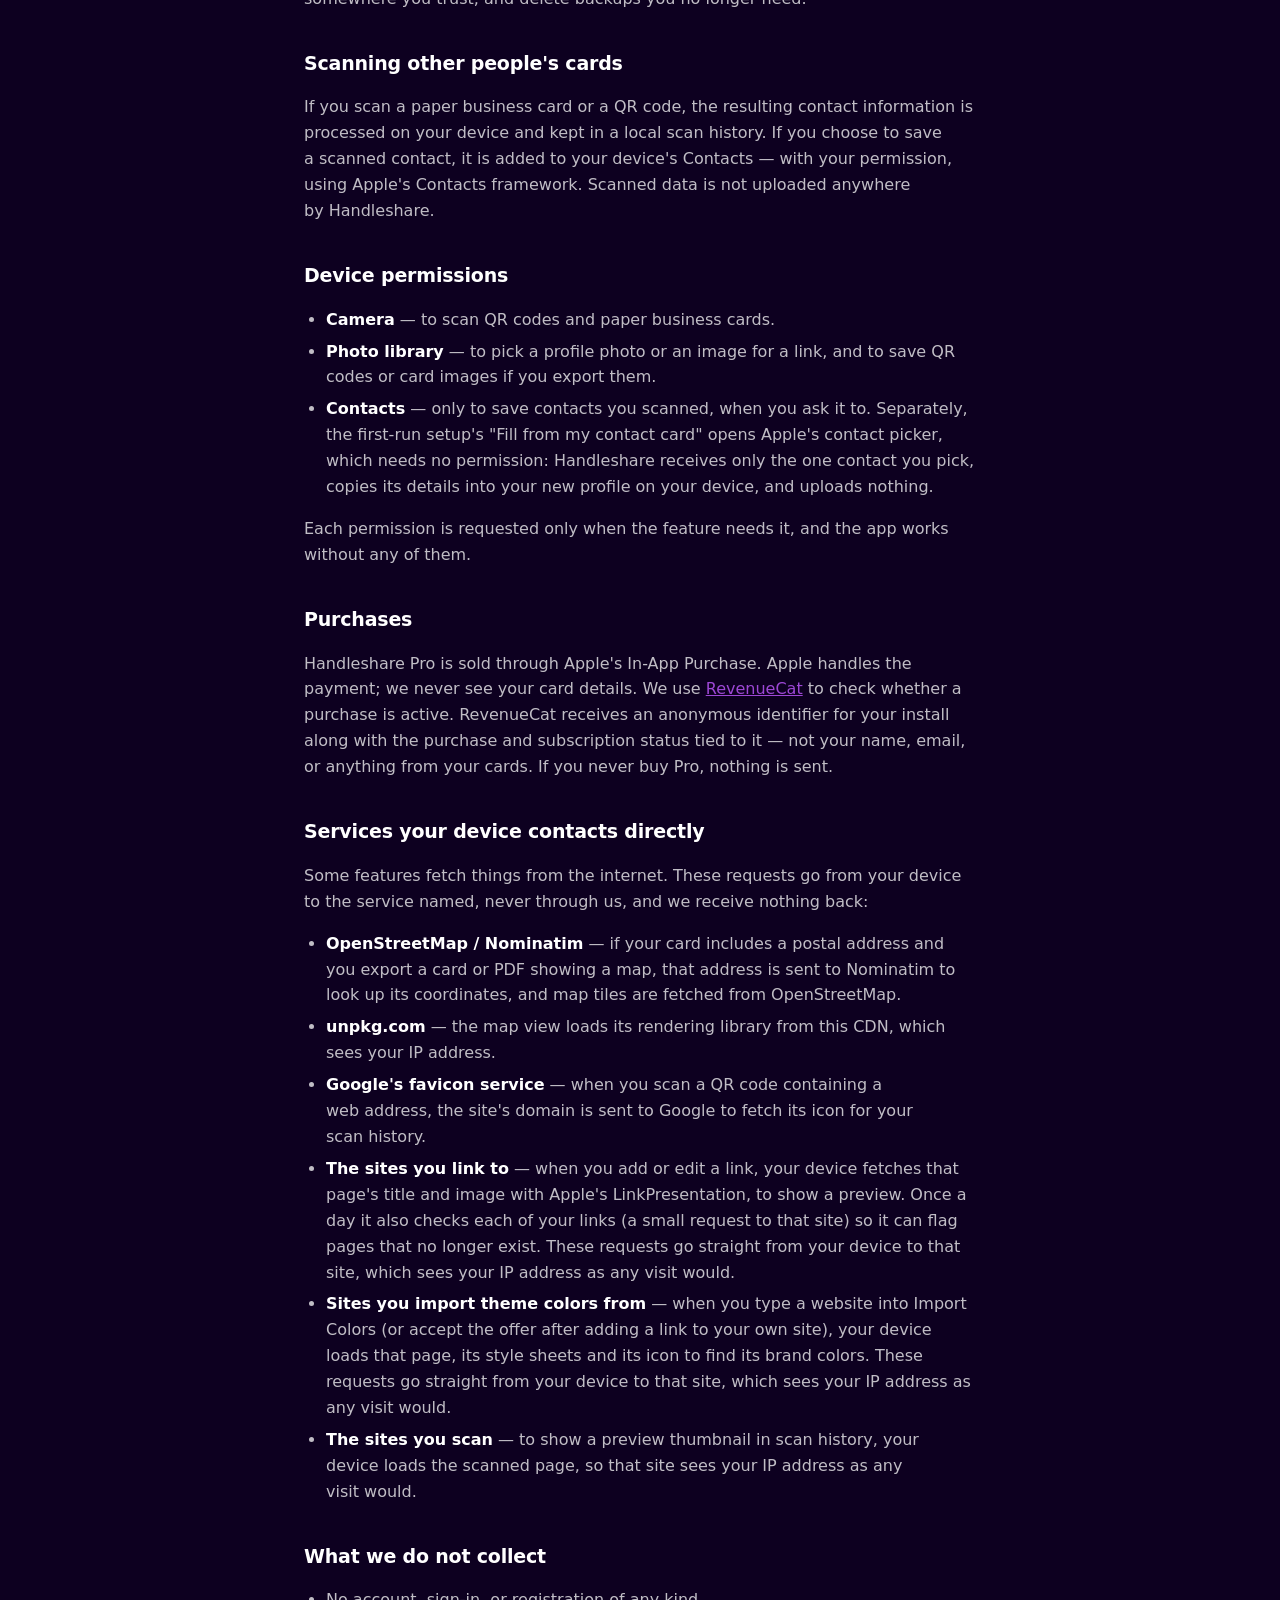
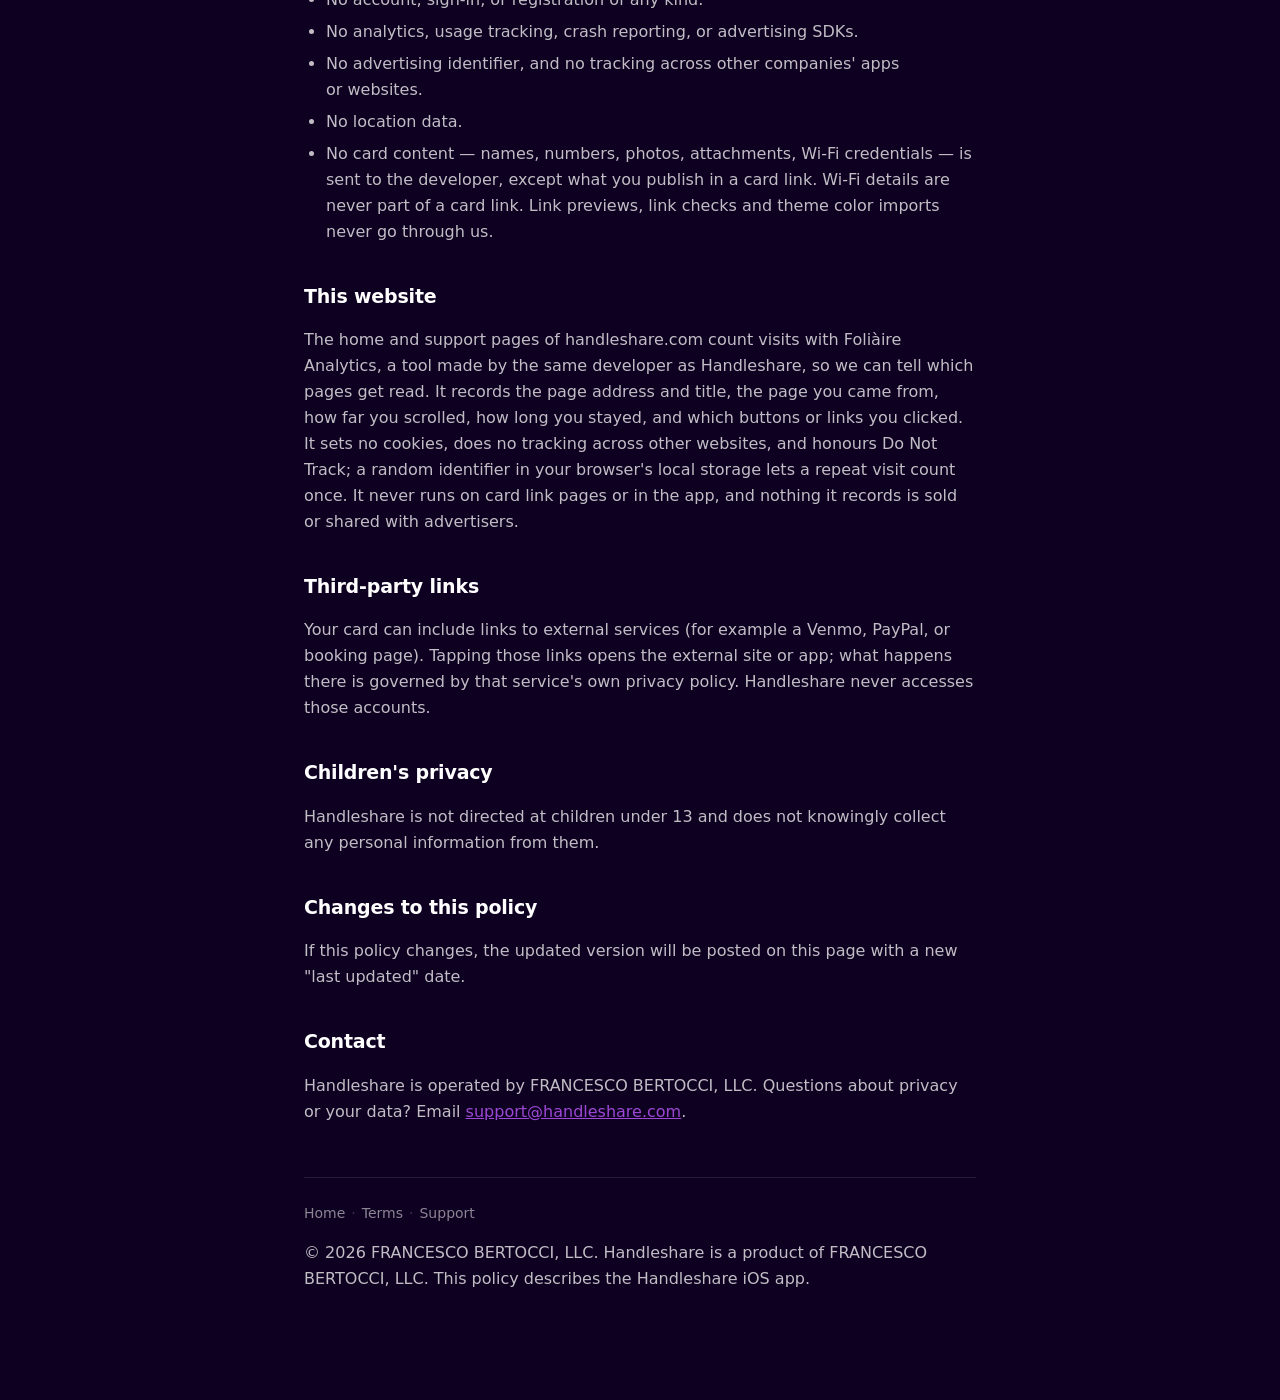
==== commit 1fdb26bf: "Privacy, terms, support: handleshare.me card links, reset, update, presets, setup contact picker Co-" ====
--- a/privacy.html
+++ b/privacy.html
@@ -20,15 +20,15 @@
     <h1>Privacy Policy</h1>
     <p class="updated">Last updated: 27 November 2026</p>
 
-    <p>Handleshare is a digital business card that you fill in yourself and share on your own terms. Everything you put in the app stays on your device and, if you use iCloud, in your own private iCloud account, which we can't read. The one exception is a card link you choose to create, described below.</p>
+    <p>Handleshare is a digital business card app, with as many profiles as you need, that you fill in yourself and share on your own terms. Everything you put in the app stays on your device and, if you use iCloud, in your own private iCloud account, which we can't read. The one exception is a card link you choose to create, described below.</p>
 
     <div class="card accent">
       <p><strong>In short</strong> — No accounts. No tracking. No analytics in the app. No advertising. Your cards never sit on a server of ours. Your card is shared only when you choose to share it, and a card link publishes only what you pick, until it expires.</p>
     </div>
 
     <h2>What you put into Handleshare</h2>
-    <p>Handleshare stores the information you choose to add to your card(s): your name, pronouns, title, company, phone, email, postal address, named web and social links (with the names, categories and preview images you give them), booking and payment links, license or ID numbers you add (for example an NMLS or DRE number), a short intro and bio, a profile photo, Wi-Fi network details (name, security type, and password), and any file attachments you add (for example a portfolio, menu, or resume).</p>
-    <p>All of this is stored locally on your device. If you're signed in to iCloud, it is also synced to your own private iCloud account (Apple's CloudKit private database, container <code>iCloud.com.fbmore.Handleshare</code>) so your cards appear across your devices and survive a reinstall. The developer of Handleshare has no access to this data. Only a card link you create (below) places anything in the app's shared database.</p>
+    <p>Handleshare stores the information you choose to add to your profiles: your name, pronouns, title, company, phone, email, postal address, named web and social links (with the names, categories and preview images you give them), booking and payment links, license or ID numbers you add (for example an NMLS or DRE number), a short intro and bio, a profile photo, Wi-Fi network details (name, security type, and password), and any file attachments you add (for example a portfolio, menu, or resume). It also stores your presets: for each one, its name and which details, links, credentials and files it switches on.</p>
+    <p>All of this is stored locally on your device. If you're signed in to iCloud, it is also synced to your own private iCloud account (Apple's CloudKit private database, container <code>iCloud.com.fbmore.Handleshare</code>) so your cards appear across your devices and survive a reinstall. Presets are the exception for now: they are stored only on the device where you create them, are not synced through iCloud, and are not uploaded anywhere. The developer of Handleshare has no access to this data. Only a card link you create (below) places anything in the app's shared database.</p>
 
     <h2>Sharing is always your call</h2>
     <p>Your card data leaves your device only when you share it. (A few features contact websites directly, such as link previews and importing theme colors; see below.) When you send your card itself — as a QR code, or as files through the iOS share sheet, email, or Messages — the information travels directly from your device to the person you're sharing with. There is no Handleshare server in between. QR codes (including Wi-Fi codes) are generated on your device.</p>
@@ -36,10 +36,11 @@
     <p>A note on Wi-Fi: your network name and password are part of your card data only because you typed them in, and they're shared only when you present the Wi-Fi QR code or explicitly include them in a share.</p>
 
     <h2>Card links</h2>
-    <p>A card link publishes a contact card with the details you've chosen to share, plus any files you picked, to the app's own iCloud database — container <code>iCloud.com.fbmore.Handleshare</code> — at a random, unguessable web address. Anyone with the address can open the page, save the contact card and download any files. The records can't be listed or searched: only our link server can read them, one address at a time, and the page asks search engines not to index it. Apple stores the files; our link server runs on Cloudflare.</p>
+    <p>A card link publishes a contact card with the details you've chosen to share, plus any files you picked, to the app's own iCloud database — container <code>iCloud.com.fbmore.Handleshare</code> — at a random, unguessable web address on handleshare.me, a domain used only for card links. Anyone with the address can open the page, save the contact card and download any files. The records can't be listed or searched: only our link server can read them, one address at a time, and the page and its server tell search engines not to index or follow it, and the domain's robots.txt asks crawlers to stay away. Your phone number and email aren't written into the page itself; they load after a visitor opens it. Apple stores the files; our link server runs on Cloudflare.</p>
     <ul>
-      <li><strong>Only what you chose.</strong> The files you ticked, your note, and the card details you have switched on in the share sheet — which can include your name, title and company, photo, phone, email, named links with their preview images, license or ID numbers, and postal address — shown on the page and offered as a contact card. Anything you switched off, and your other cards, stay private.</li>
-      <li><strong>It expires.</strong> Free links last 7 days; Pro can pick 7, 30 or 90. When a link expires it stops opening right away, and the uploaded copies are deleted within a day. You can stop any link earlier from Plan &amp; Settings → Card Links, which deletes them straight away.</li>
+      <li><strong>Only what you chose.</strong> The files you ticked, your note, and the card details you have switched on in the share sheet (or that the preset you picked switches on) — which can include your name, title and company, photo, phone, email, named links with their preview images, license or ID numbers, postal address, and your intro and bio if you choose to include them — shown on the page and offered as a contact card. Anything you switched off, and your other cards, stay private.</li>
+      <li><strong>It expires.</strong> Free links last 7 days; Pro can pick 7, 30 or 90 days, or keep a link for as long as Pro stays active (it then ends about a week after Pro ends). When a link expires it stops opening right away, and the uploaded copies are deleted within a day. You can stop any link earlier from Plan &amp; Settings → Card Links, which deletes them straight away.</li>
+      <li><strong>Reset and update.</strong> Resetting a link moves its content to a new random address; the old address stops working at once. With Pro you can also update what a live link shows after sharing it; the address stays the same and the page shows the new content. Neither recalls anything a visitor already saved or downloaded.</li>
       <li><strong>View counts.</strong> The page pings a small counter we run on Cloudflare, which stores the random link id and a number, for up to 400 days. To keep storage in check and spot abuse, it also keeps daily totals per uploader, identified only by a short one-way hash of an iCloud record id — never your name, Apple ID or email. No cookies, no profiles, and no IP addresses stored, with one exception below.</li>
       <li><strong>Stopping bots and guessing.</strong> Cloudflare limits how often one visitor can open card pages, counting in memory without us storing anything. A visitor who asks for many addresses that don't exist is blocked for an hour; for that hour we keep a one-way, keyed hash of their IP address, never the address itself. Link previews in messaging apps show only your name and photo.</li>
       <li><strong>Downloads</strong> come straight from Apple's iCloud. When a browser blocks that direct fetch, the bytes pass through a relay we run on Cloudflare; it streams them through and keeps nothing.</li>
@@ -56,7 +57,7 @@
     <ul>
       <li><strong>Camera</strong> — to scan QR codes and paper business cards.</li>
       <li><strong>Photo library</strong> — to pick a profile photo or an image for a link, and to save QR codes or card images if you export them.</li>
-      <li><strong>Contacts</strong> — only to save contacts you scanned, when you ask it to.</li>
+      <li><strong>Contacts</strong> — only to save contacts you scanned, when you ask it to. Separately, the first-run setup's "Fill from my contact card" opens Apple's contact picker, which needs no permission: Handleshare receives only the one contact you pick, copies its details into your new profile on your device, and uploads nothing.</li>
     </ul>
     <p>Each permission is requested only when the feature needs it, and the app works without any of them.</p>
 
